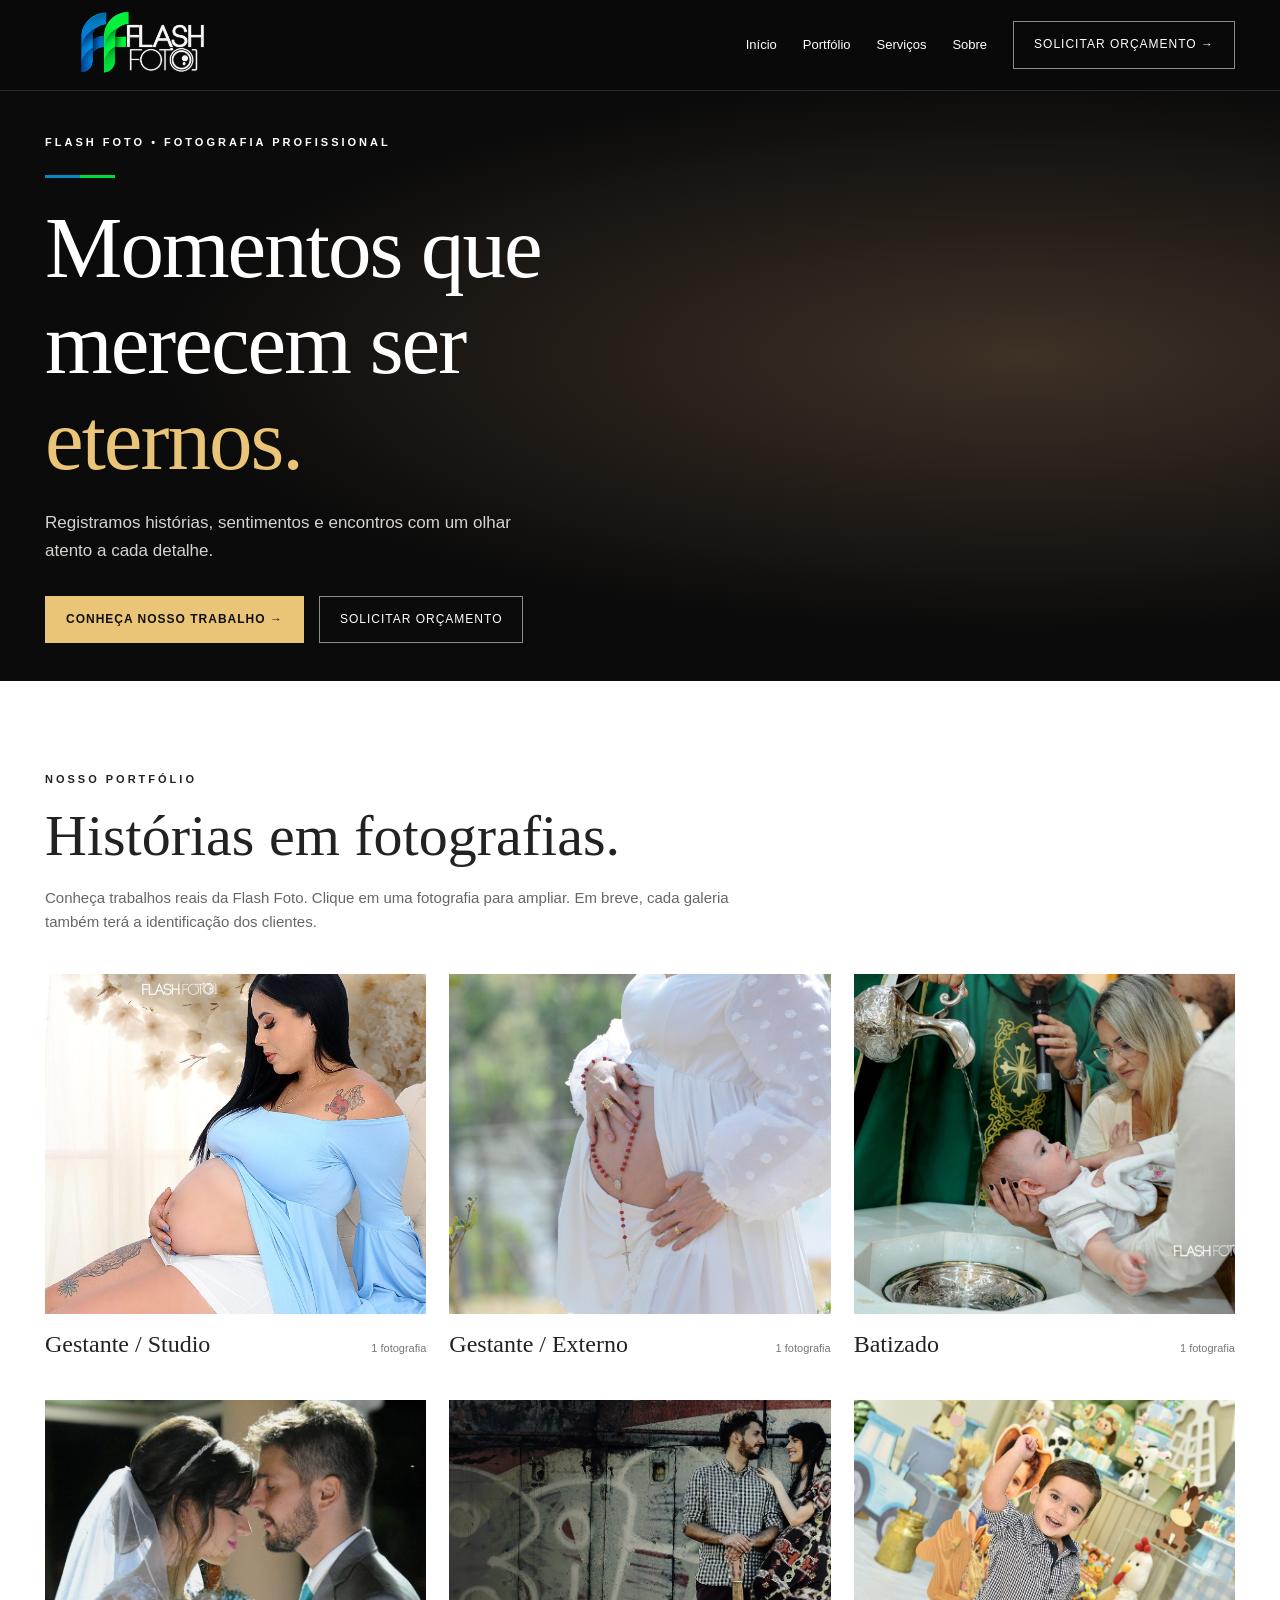
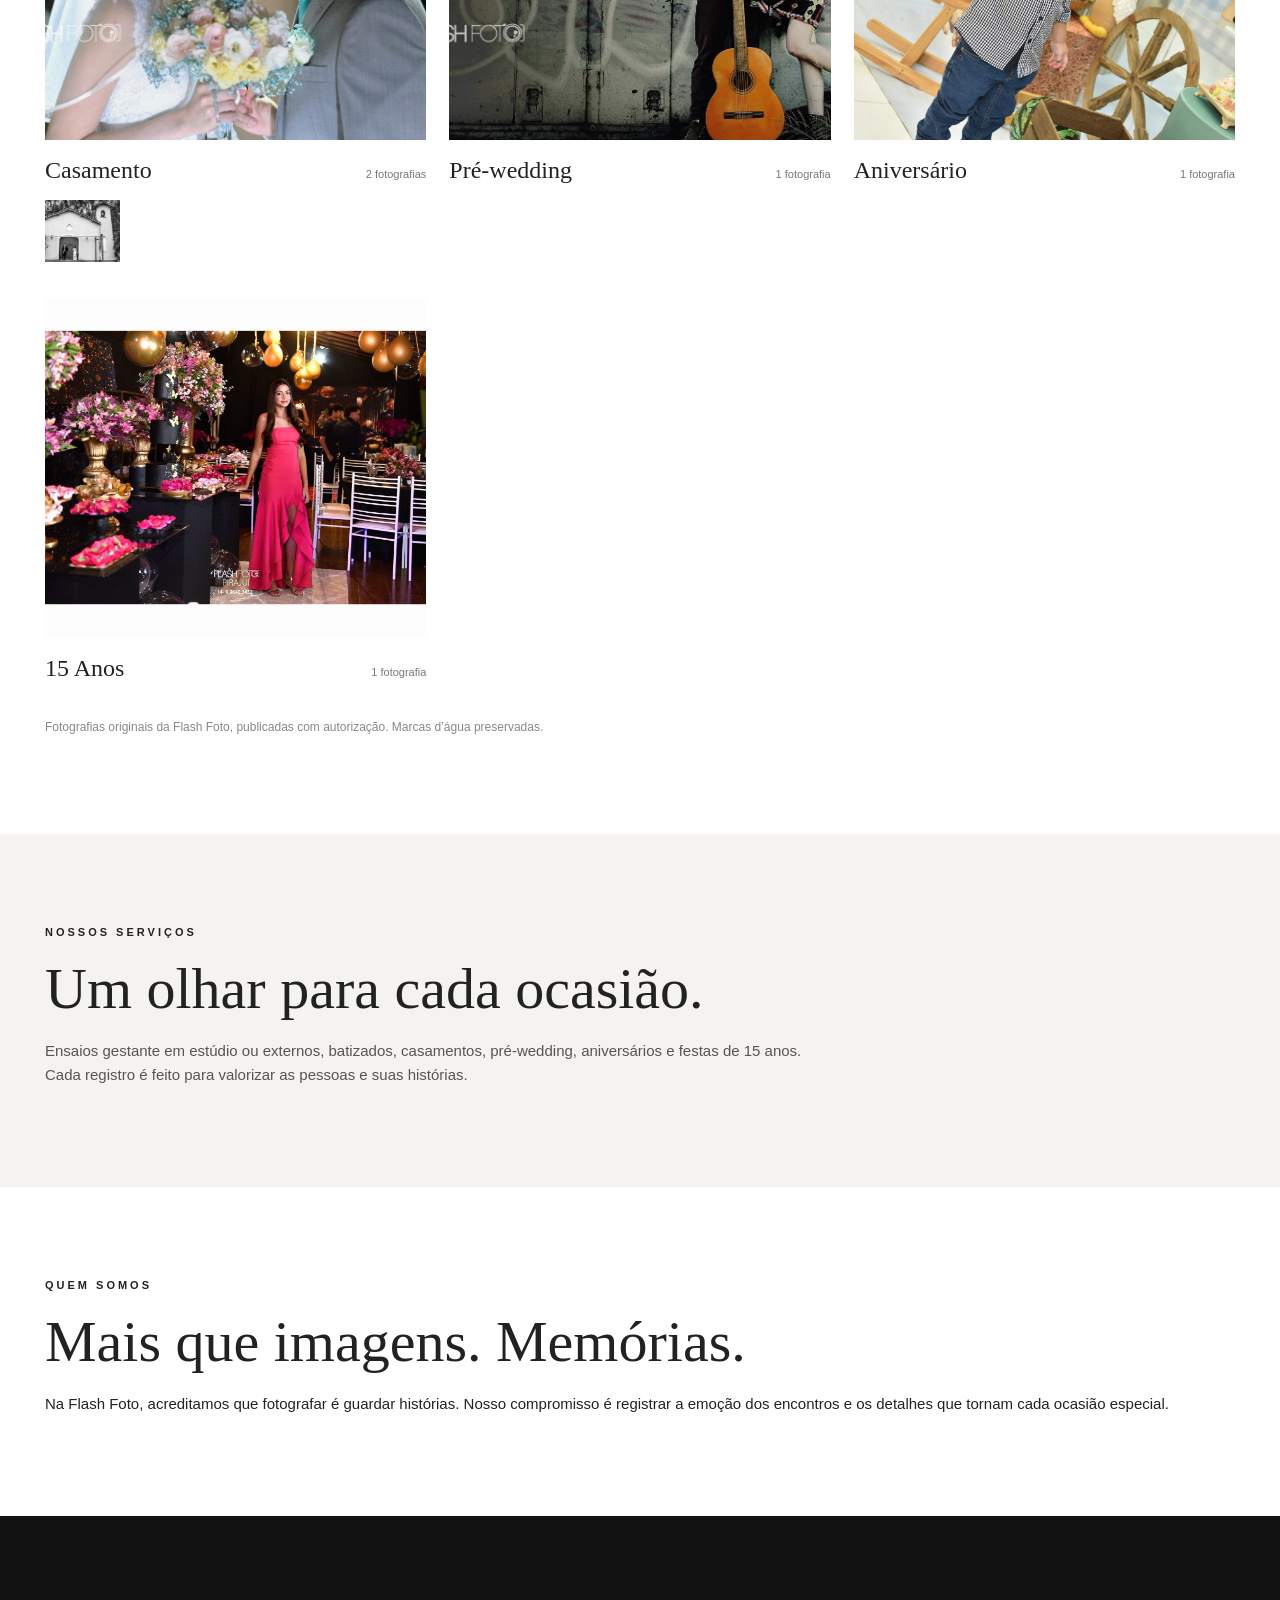
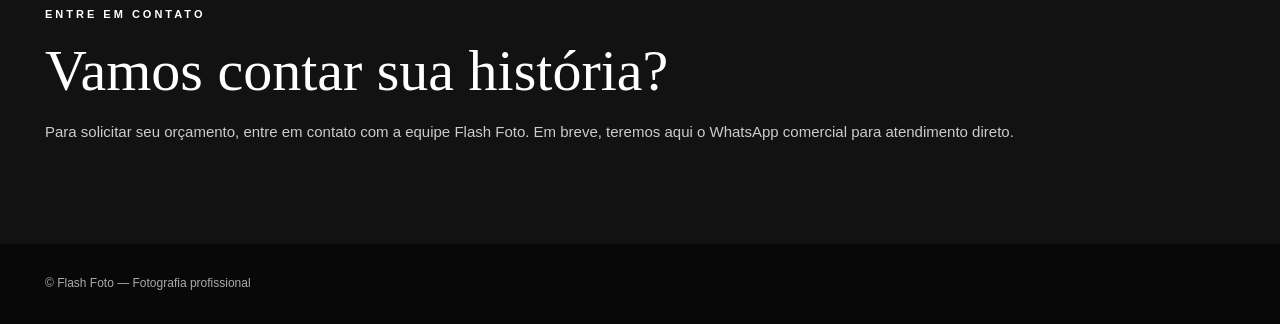
==== index.html @ 71382d48 "Add files via upload" ====
<!doctype html><html lang="pt-BR"><head><meta charset="utf-8"><meta name="viewport" content="width=device-width,initial-scale=1"><meta name="description" content="Flash Foto: fotografia profissional de gestantes, batizados, casamentos, pré-wedding, aniversários e 15 anos."><title>Flash Foto | Portfólio Fotográfico</title><style>
:root{--gold:#eac477;--bg:#111;--ink:#222}*{box-sizing:border-box}html{scroll-behavior:smooth}body{margin:0;font:15px/1.6 Arial,sans-serif;color:var(--ink)}button,input,textarea{font:inherit}button{cursor:pointer}a{text-decoration:none;color:inherit}.wrap{max-width:1190px;width:calc(100% - 42px);margin:auto}.header{background:#090909;color:#fff;position:sticky;top:0;z-index:5;border-bottom:1px solid #ffffff23}.head{min-height:90px;display:flex;justify-content:space-between;align-items:center;gap:20px}.logo{width:190px;max-height:78px;object-fit:contain}.nav{display:flex;align-items:center;gap:26px;font-size:13px}.nav a:hover{color:var(--gold)}.btn{display:inline-block;border:1px solid #ffffff88;padding:13px 20px;color:#fff;font-size:12px;letter-spacing:1px;text-transform:uppercase;background:transparent}.btn.gold{background:var(--gold);border-color:var(--gold);color:#111;font-weight:bold}.menu{display:none;background:none;border:0;color:white;font-size:28px}.hero{background:radial-gradient(ellipse at 80% 45%,#3e3126,#0b0b0b 60%);color:#fff;min-height:590px;display:flex;align-items:center}.hero h1{font:400 clamp(48px,6.8vw,88px)/1.1 Georgia,serif;letter-spacing:-2px;max-width:780px;margin:22px 0}.hero h1 em{color:var(--gold);font-style:normal}.hero p{max-width:500px;color:#d6d3d0;font-size:17px}.eyebrow{letter-spacing:3px;text-transform:uppercase;font-size:11px;font-weight:bold}.accent{height:3px;width:70px;background:linear-gradient(90deg,#048ac0 50%,#00dd38 50%);margin-top:22px}.hero .actions{display:flex;gap:15px;flex-wrap:wrap;margin-top:32px}.section{padding:85px 0}.section h2{font:400 clamp(38px,5vw,58px)/1.1 Georgia,serif;margin:14px 0 18px}.intro{max-width:700px;color:#666;margin-bottom:40px}.gallery{display:grid;grid-template-columns:repeat(3,1fr);gap:36px 23px}.work{min-width:0}.cover{padding:0;border:0;background:#eee;display:block;width:100%;height:340px;overflow:hidden}.cover img{width:100%;height:100%;object-fit:cover;transition:transform .4s}.cover:hover img{transform:scale(1.045)}.work-meta{display:flex;justify-content:space-between;align-items:baseline;gap:10px}.work h3{font:400 24px Georgia,serif;margin:17px 0 6px}.work-meta span{font-size:11px;color:#777;white-space:nowrap}.more{display:flex;gap:8px;margin-top:10px}.more button{border:0;padding:0;width:75px;height:62px;overflow:hidden}.more img{width:100%;height:100%;object-fit:cover}.about{background:#f5f3ef}.about p{max-width:770px;color:#555}.contact{background:#121212;color:#fff}.contact p{color:#ccc}.footer{background:#080808;color:#aaa;padding:30px 0;font-size:12px}.lightbox{position:fixed;inset:0;z-index:20;background:#000e;display:none;align-items:center;justify-content:center;flex-direction:column;padding:45px 18px 18px}.lightbox.open{display:flex}.lightbox img{max-width:96vw;max-height:80vh;object-fit:contain}.lightbox p{color:white}.close{position:absolute;right:20px;top:10px;background:none;border:0;color:white;font-size:40px}.navlight{display:flex;gap:15px}.navlight button{background:#fff;color:#111;border:0;padding:10px 20px}.fine{font-size:12px;color:#888;margin-top:30px}@media(max-width:760px){.head{min-height:74px}.logo{width:165px}.menu{display:block}.nav{display:none;position:absolute;top:74px;left:0;right:0;background:#090909;padding:22px;flex-direction:column;align-items:stretch}.nav.open{display:flex}.hero{min-height:560px}.section{padding:60px 0}.gallery{grid-template-columns:1fr 1fr}.cover{height:280px}}@media(max-width:500px){.gallery{grid-template-columns:1fr}.cover{height:360px}}
</style></head><body><header class="header"><div class="wrap head"><a href="#inicio"><img class="logo" src="[data-uri]" alt="Flash Foto"></a><button class="menu" onclick="document.querySelector('.nav').classList.toggle('open')" aria-label="Abrir menu">☰</button><nav class="nav"><a href="#inicio">Início</a><a href="#portfolio">Portfólio</a><a href="#servicos">Serviços</a><a href="#sobre">Sobre</a><a class="btn" href="#contato">Solicitar orçamento →</a></nav></div></header><main><section class="hero" id="inicio"><div class="wrap"><span class="eyebrow">Flash Foto • Fotografia profissional</span><div class="accent"></div><h1>Momentos que<br>merecem ser<br><em>eternos.</em></h1><p>Registramos histórias, sentimentos e encontros com um olhar atento a cada detalhe.</p><div class="actions"><a class="btn gold" href="#portfolio">Conheça nosso trabalho →</a><a class="btn" href="#contato">Solicitar orçamento</a></div></div></section><section class="section" id="portfolio"><div class="wrap"><span class="eyebrow">Nosso portfólio</span><h2>Histórias em fotografias.</h2><p class="intro">Conheça trabalhos reais da Flash Foto. Clique em uma fotografia para ampliar. Em breve, cada galeria também terá a identificação dos clientes.</p><div class="gallery"><article class="work"><button type="button" class="cover" onclick="show(0)" aria-label="Abrir fotografia de Gestante / Studio"><img loading="lazy" src="[data-uri]" alt="Fotografia Flash Foto: Gestante / Studio"></button><div class="work-meta"><h3>Gestante / Studio</h3><span>1 fotografia</span></div></article><article class="work"><button type="button" class="cover" onclick="show(1)" aria-label="Abrir fotografia de Gestante / Externo"><img loading="lazy" src="[data-uri]" alt="Fotografia Flash Foto: Gestante / Externo"></button><div class="work-meta"><h3>Gestante / Externo</h3><span>1 fotografia</span></div></article><article class="work"><button type="button" class="cover" onclick="show(2)" aria-label="Abrir fotografia de Batizado"><img loading="lazy" src="[data-uri]" alt="Fotografia Flash Foto: Batizado"></button><div class="work-meta"><h3>Batizado</h3><span>1 fotografia</span></div></article><article class="work"><button type="button" class="cover" onclick="show(3)" aria-label="Abrir fotografia de Casamento"><img loading="lazy" src="[data-uri]" alt="Fotografia Flash Foto: Casamento"></button><div class="work-meta"><h3>Casamento</h3><span>2 fotografias</span></div><div class="more"><button onclick="show(4)" aria-label="Ver outra foto de Casamento"><img loading="lazy" src="[data-uri]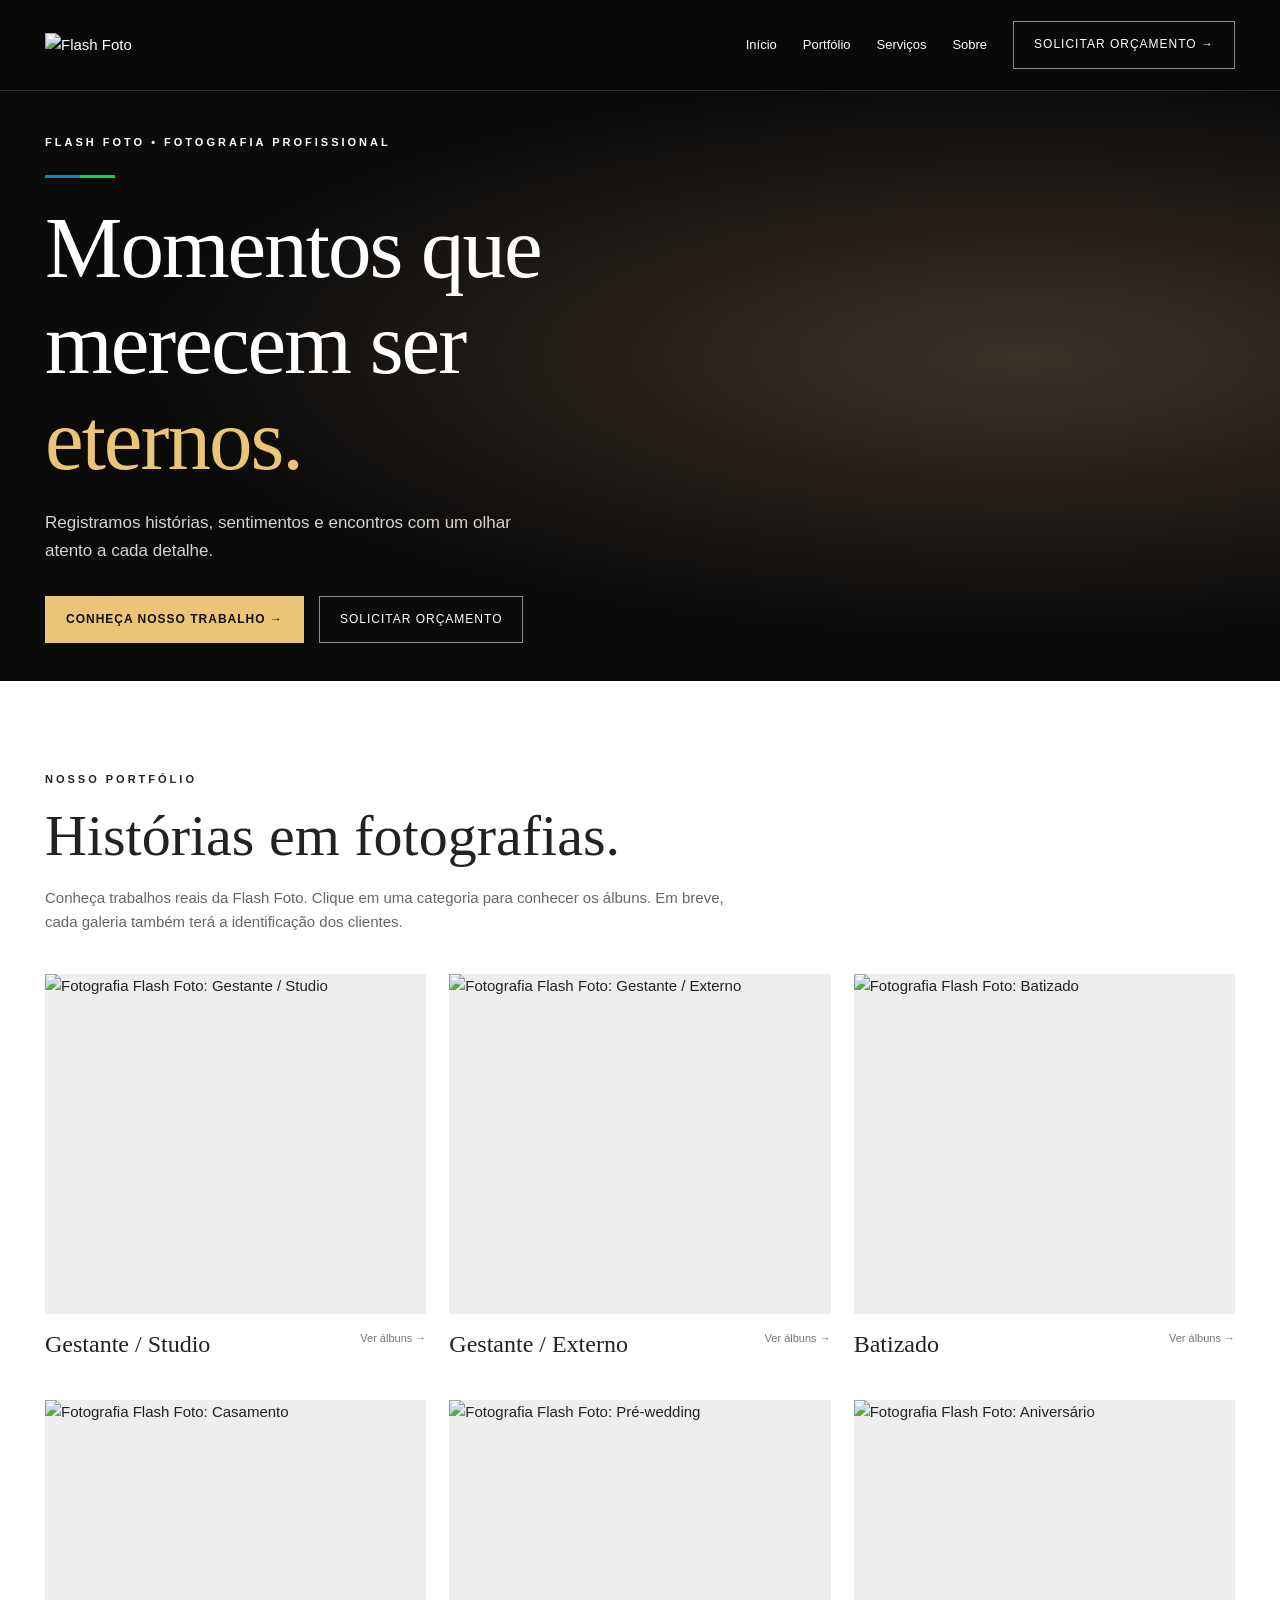
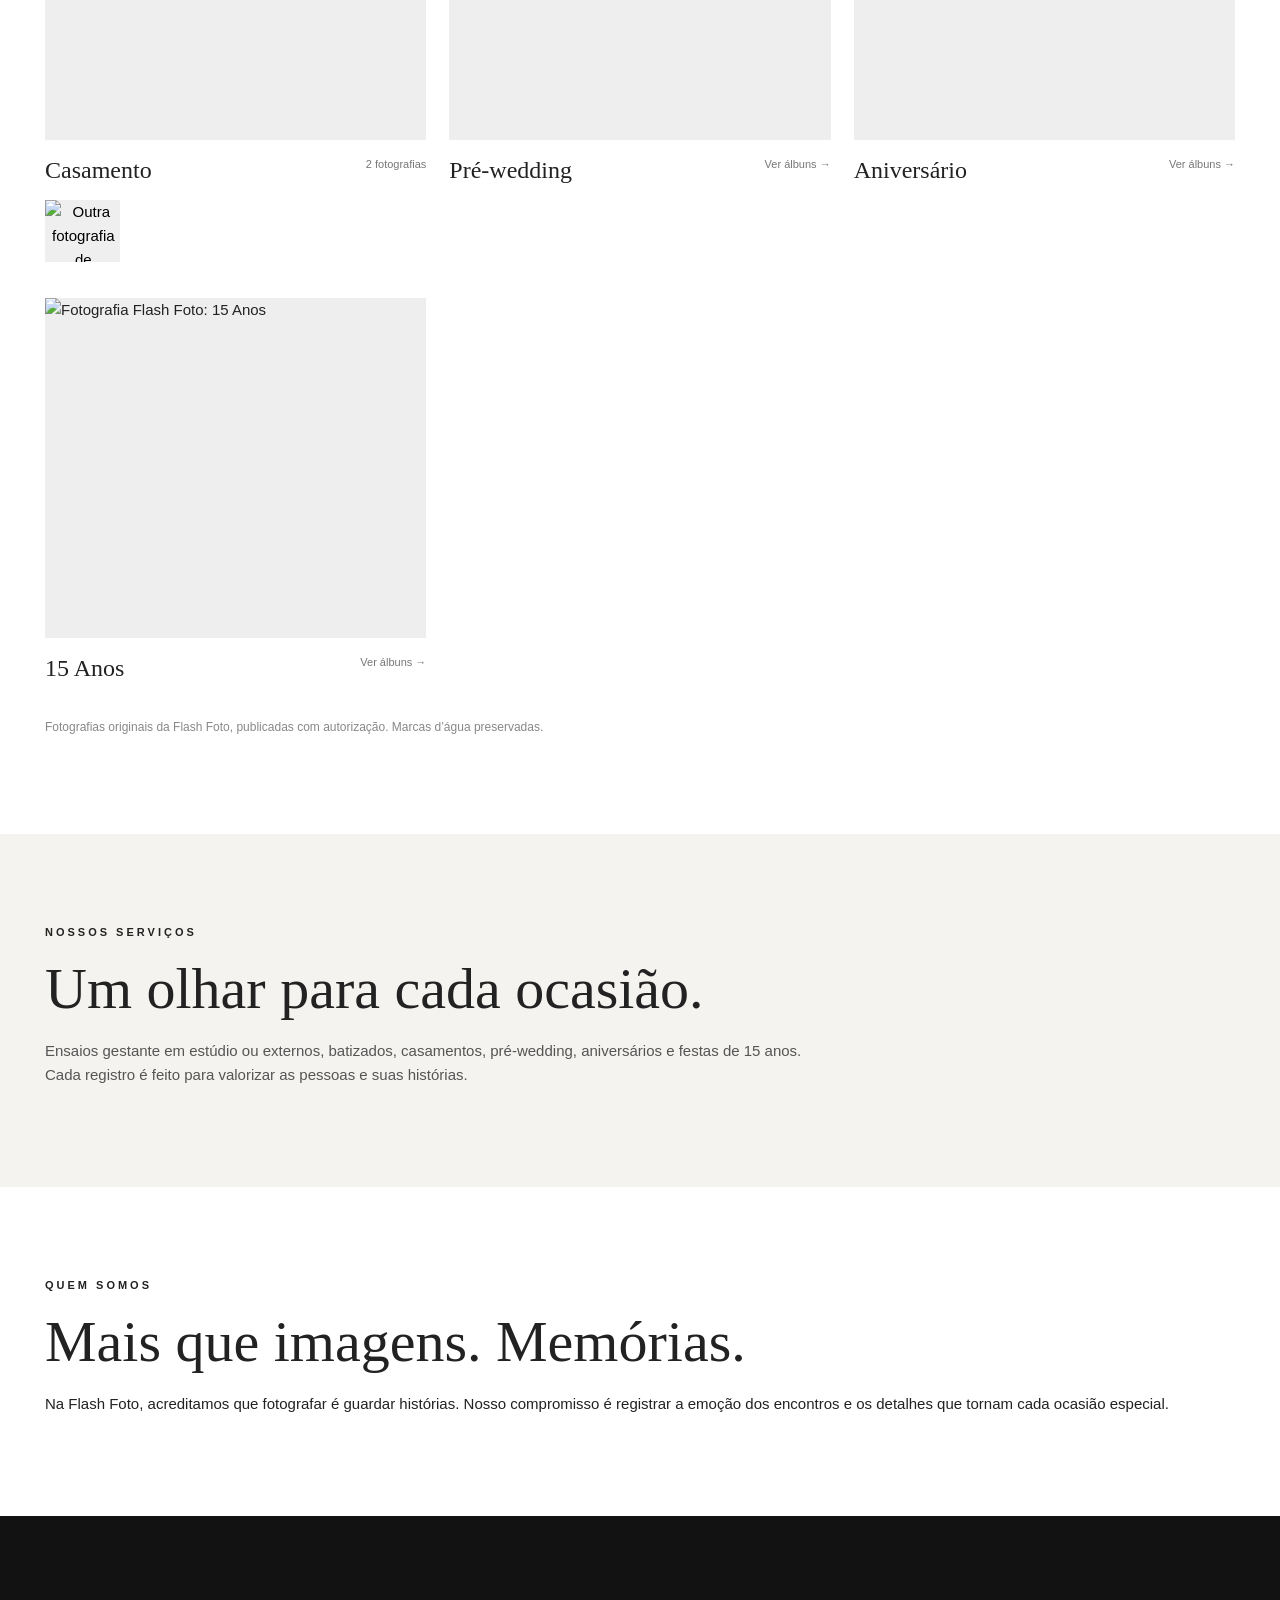
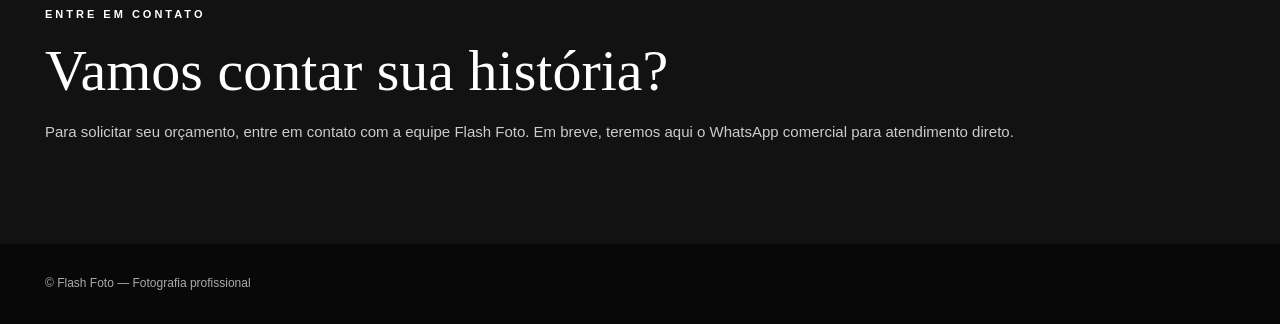
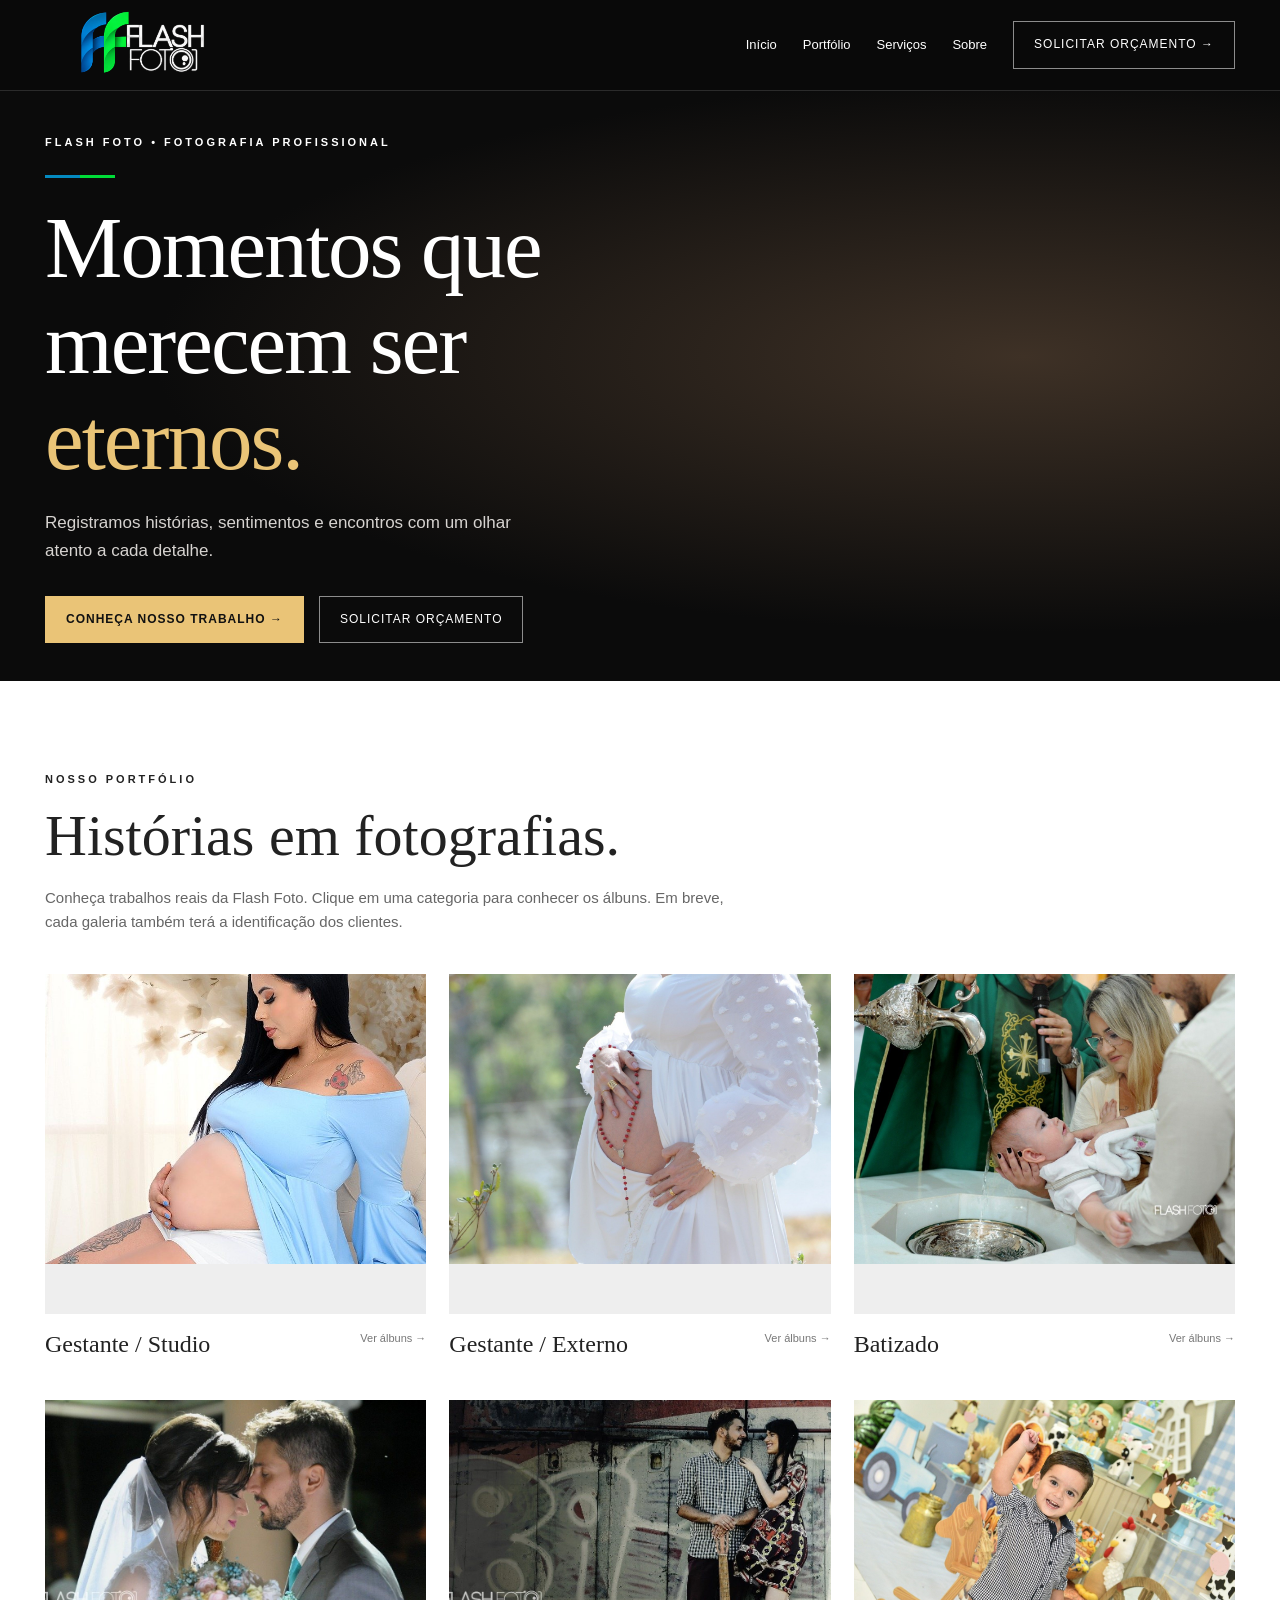
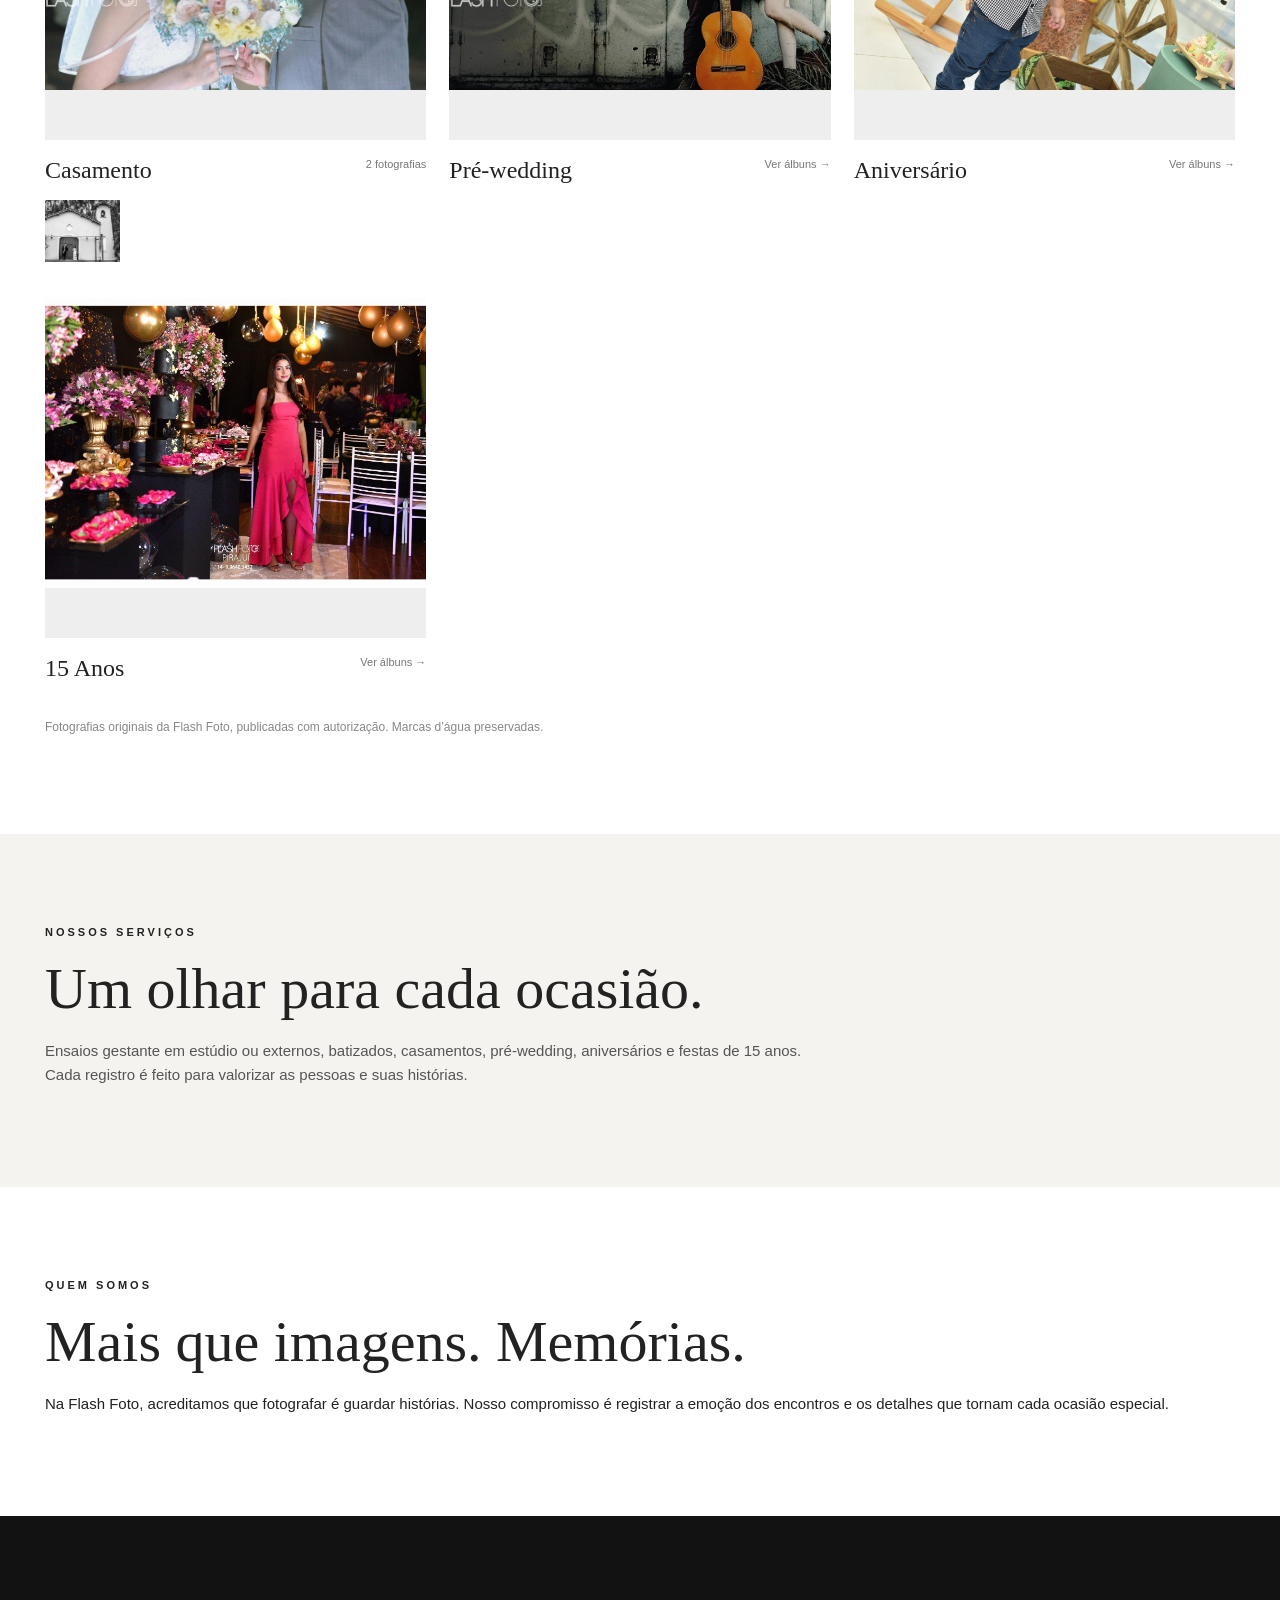
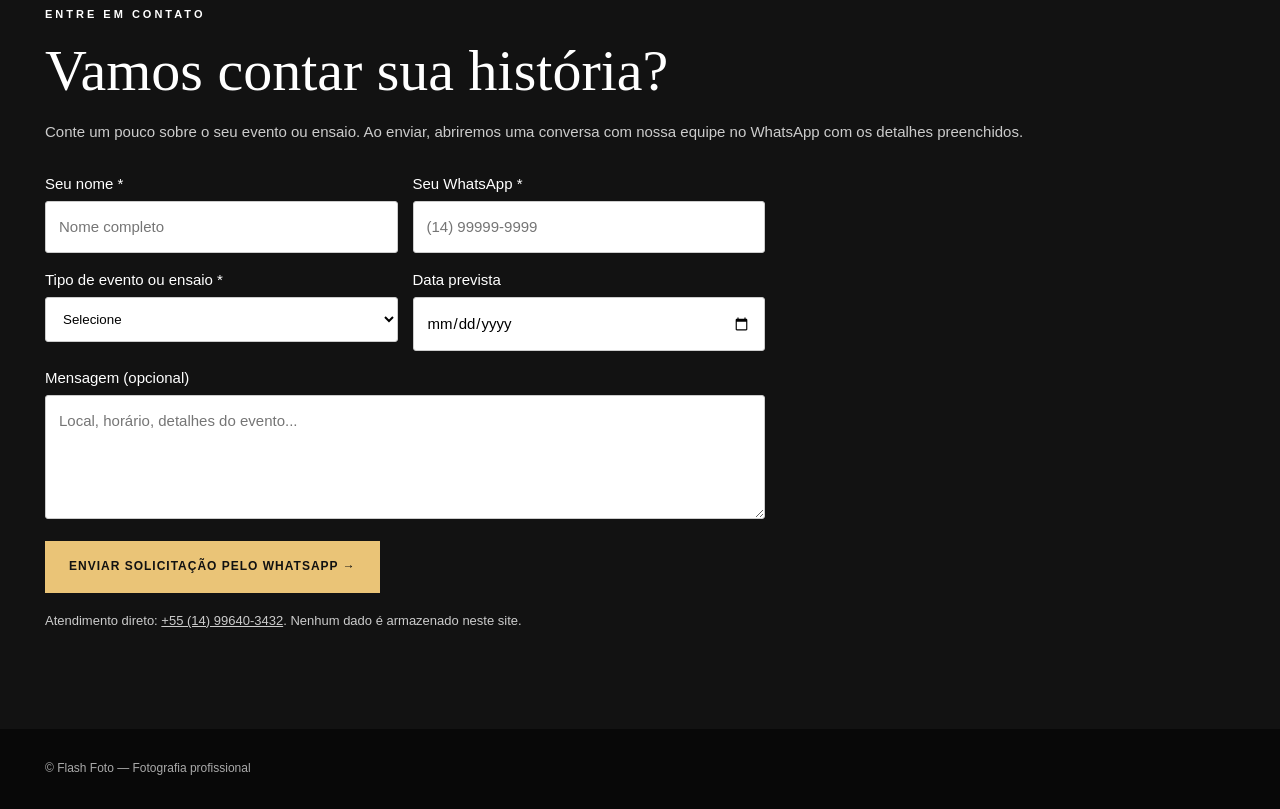
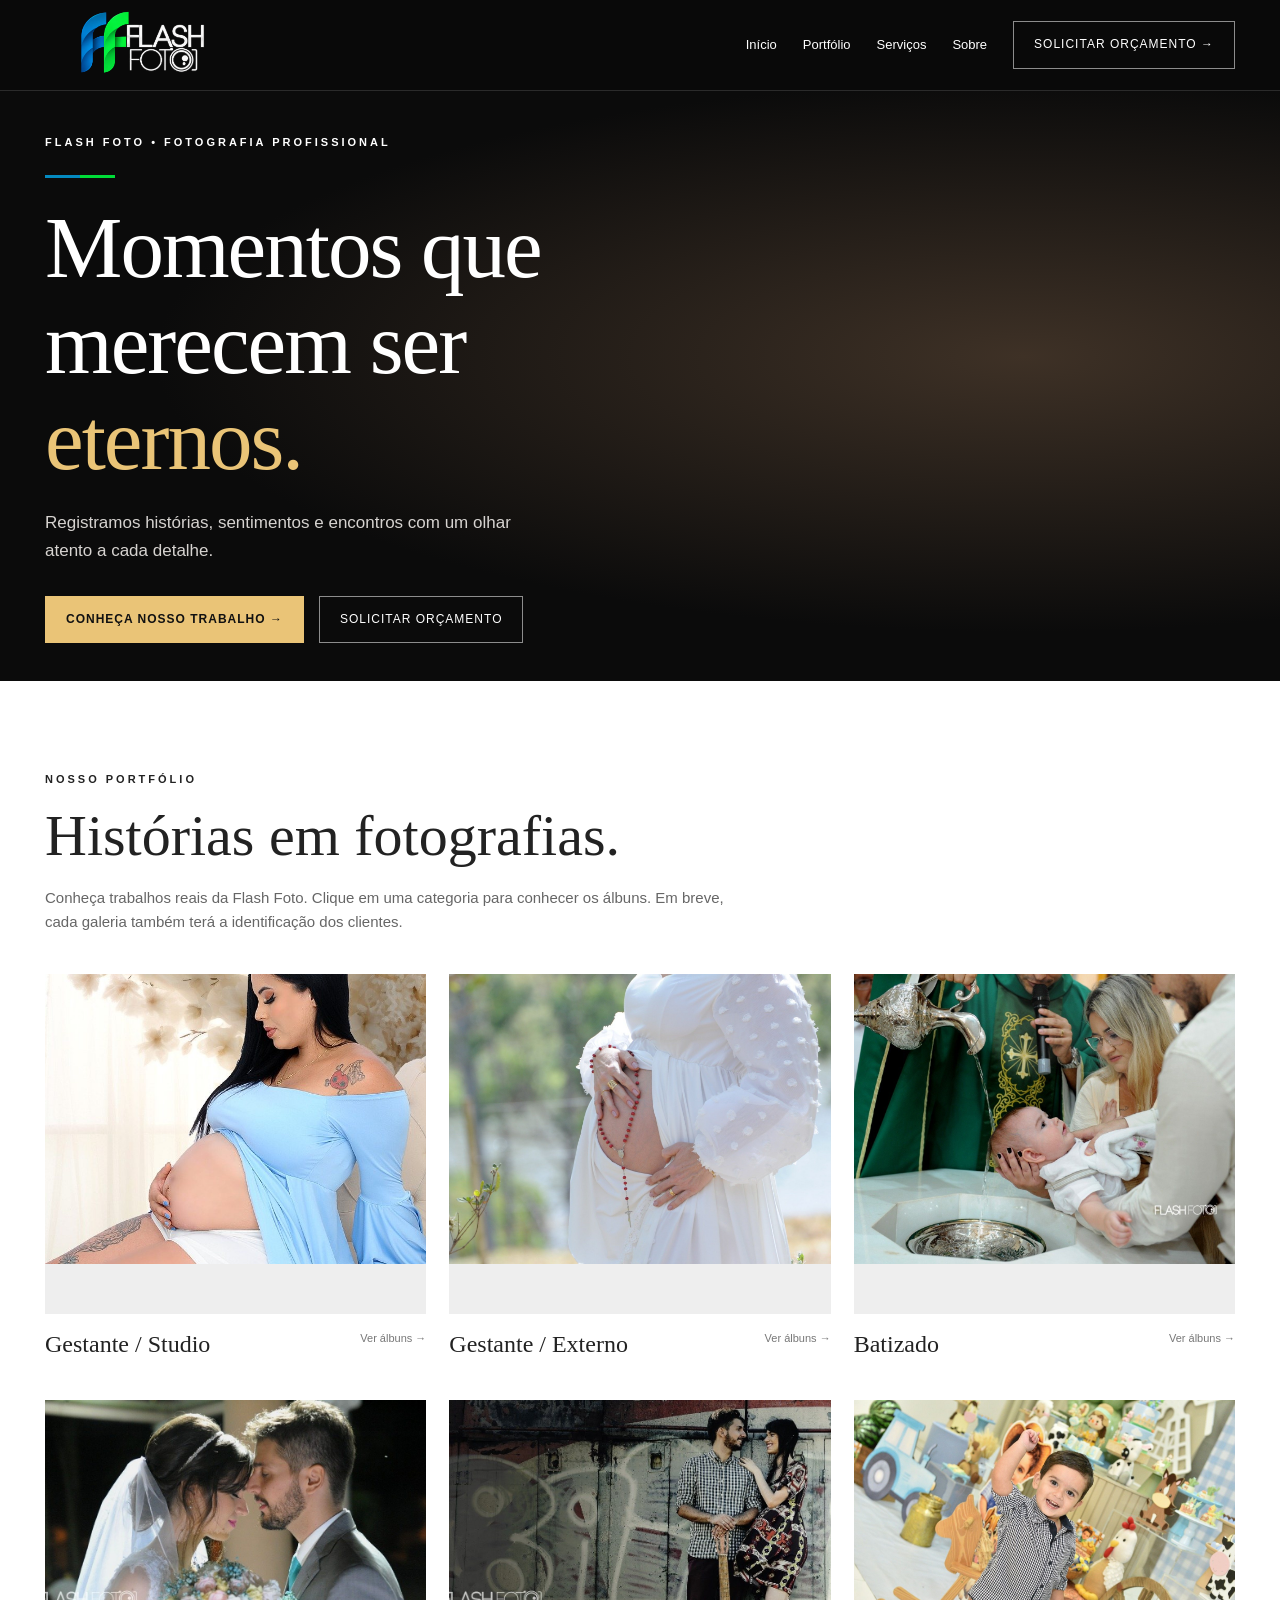
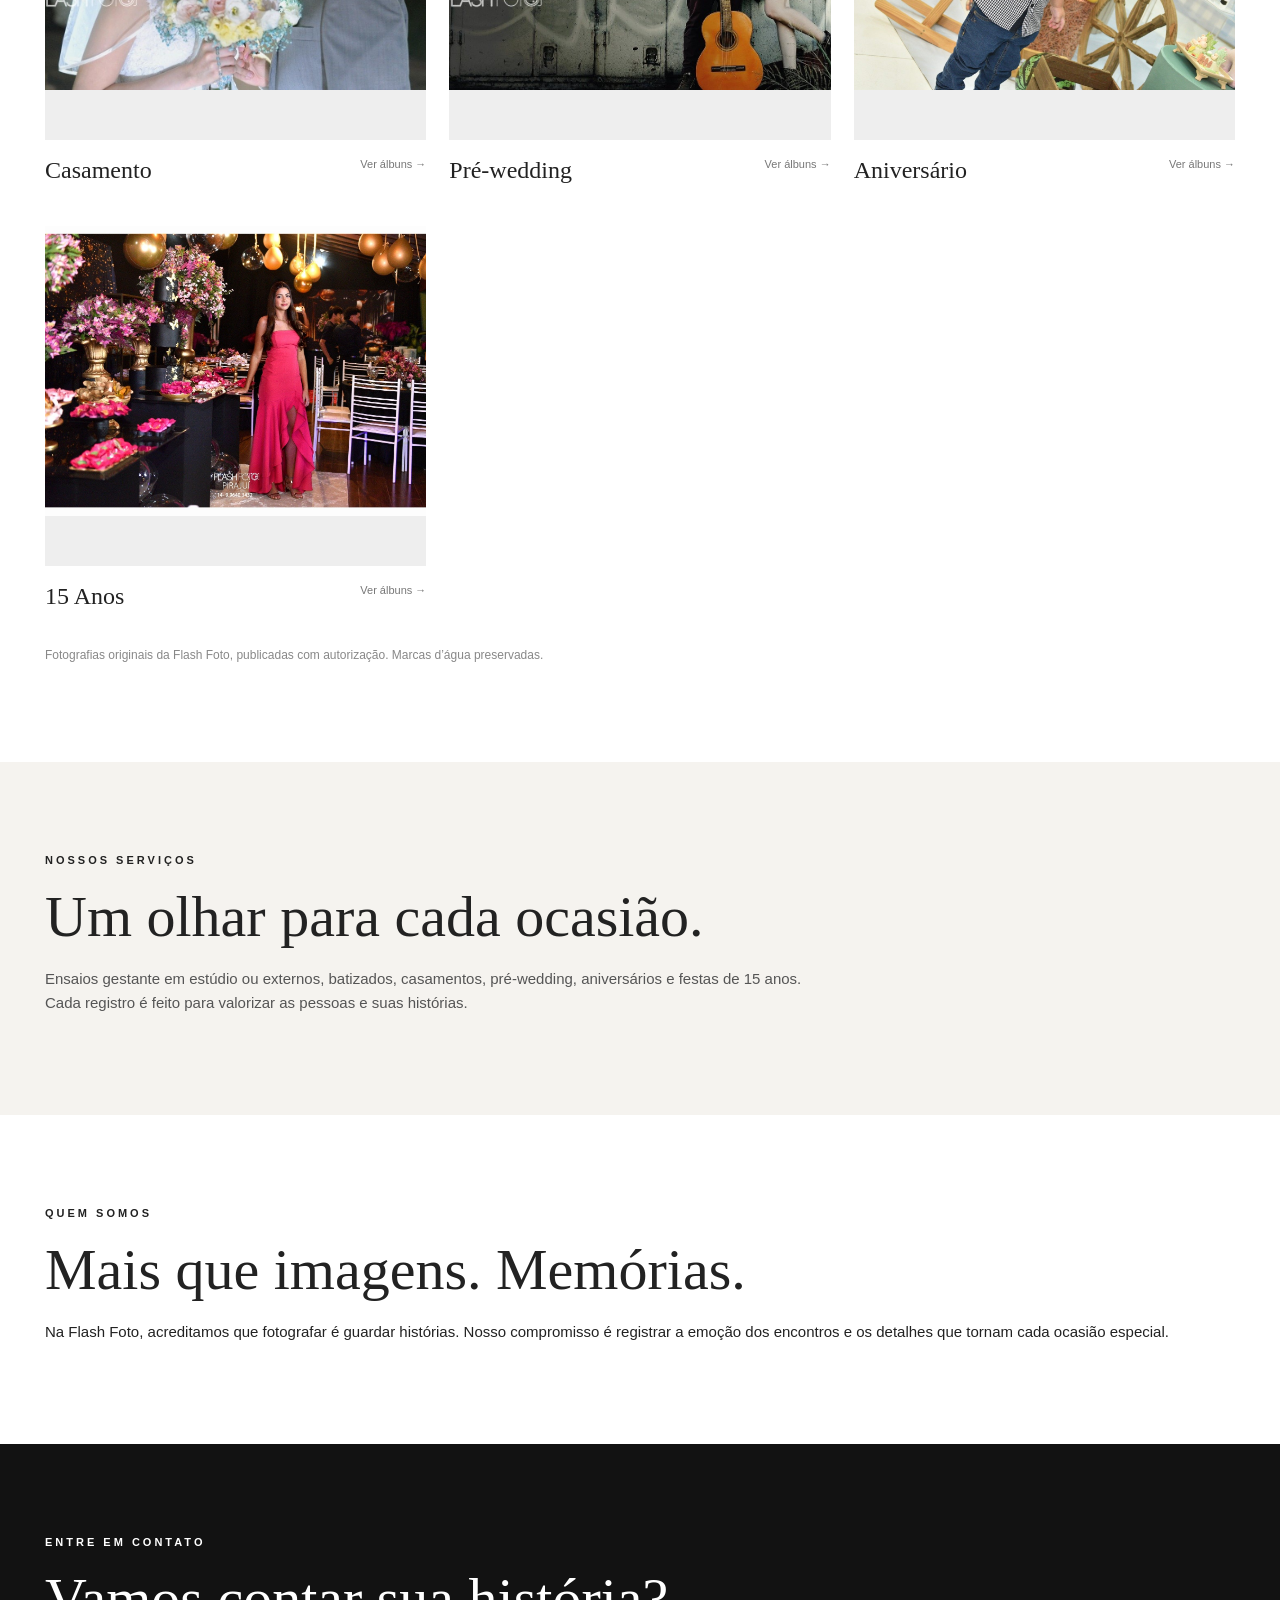
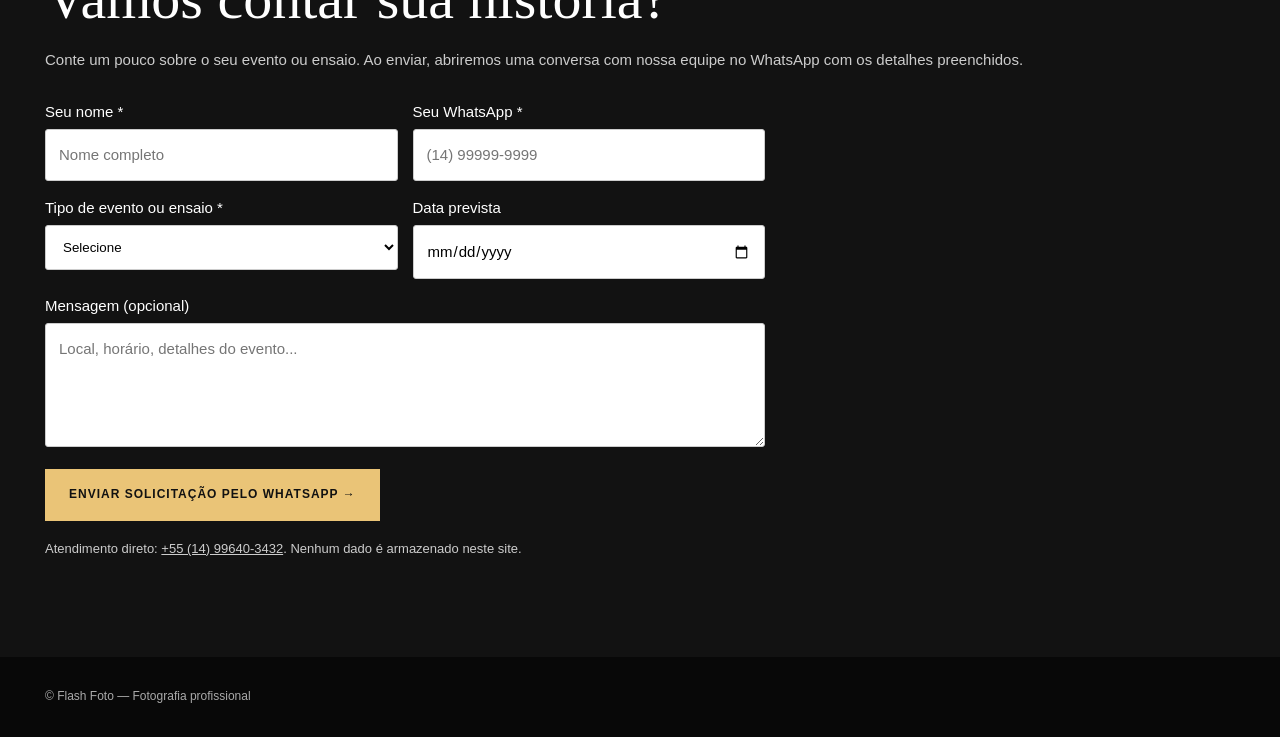
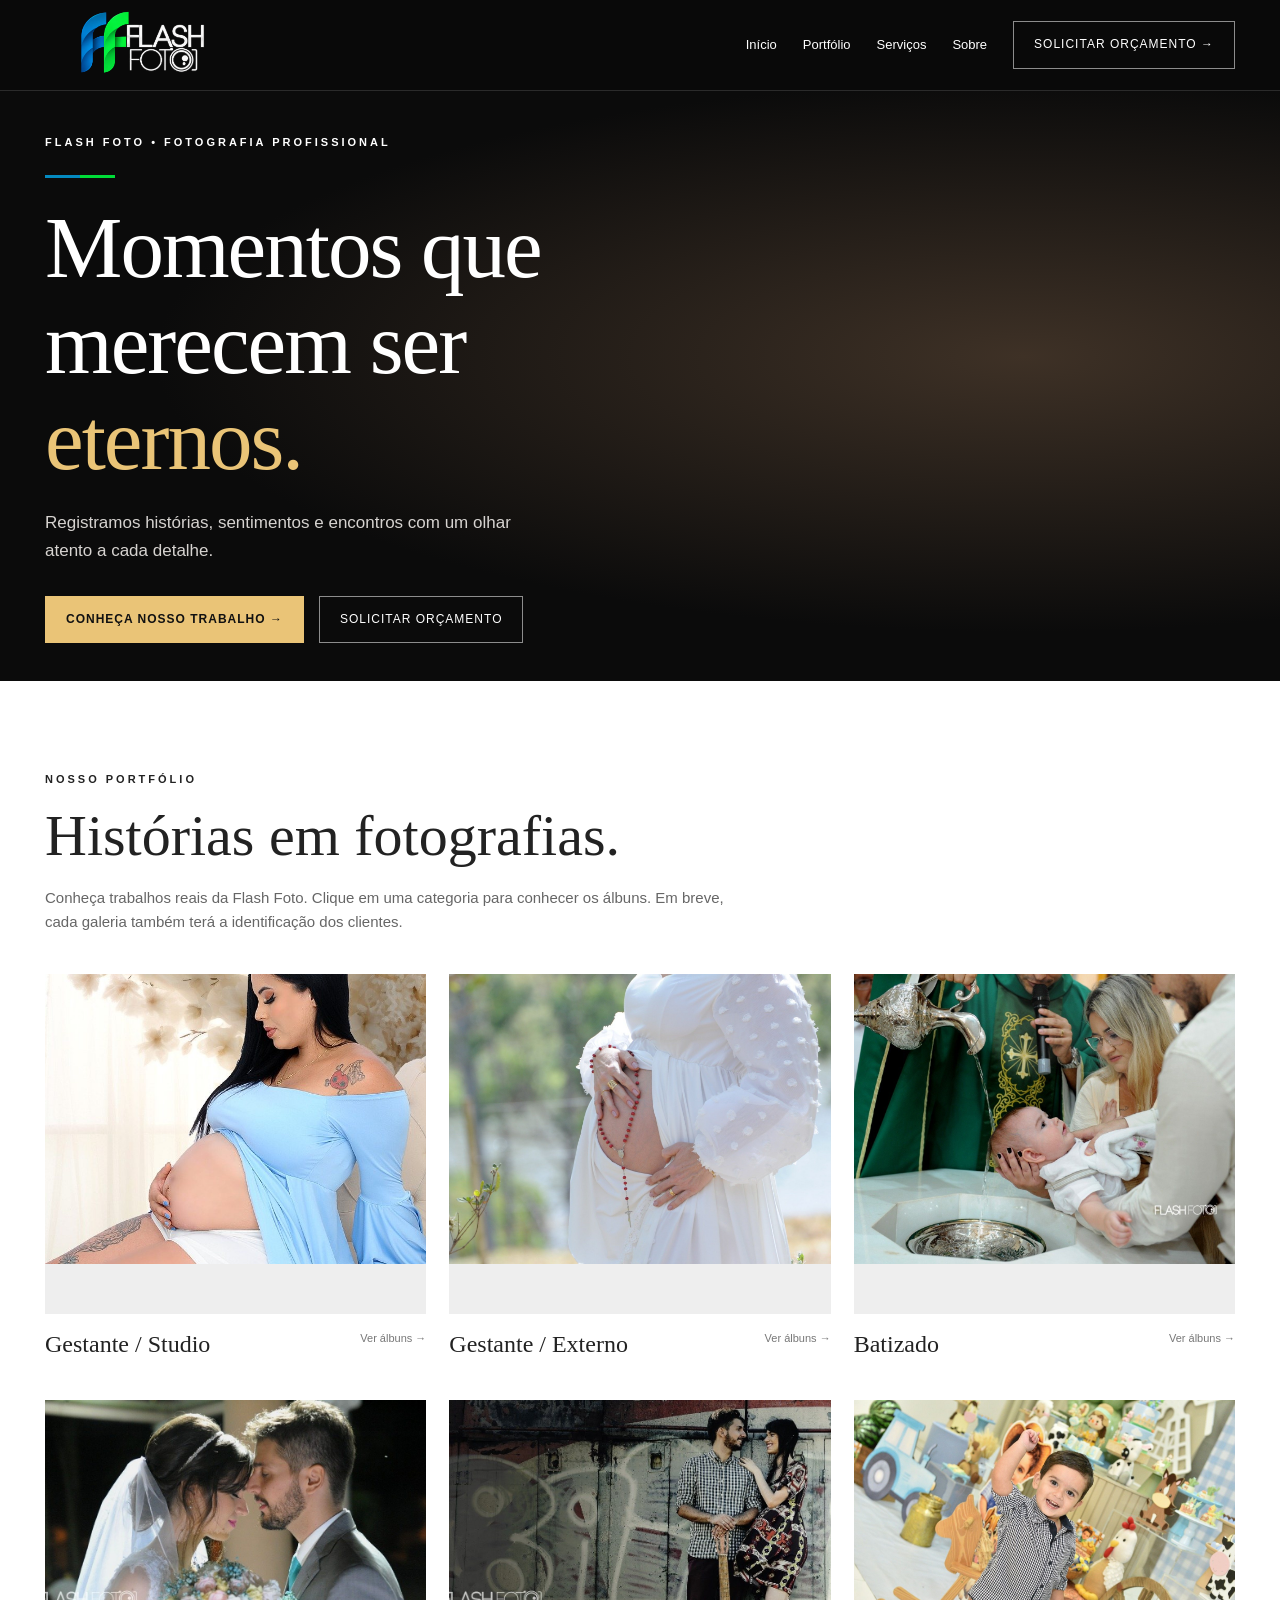
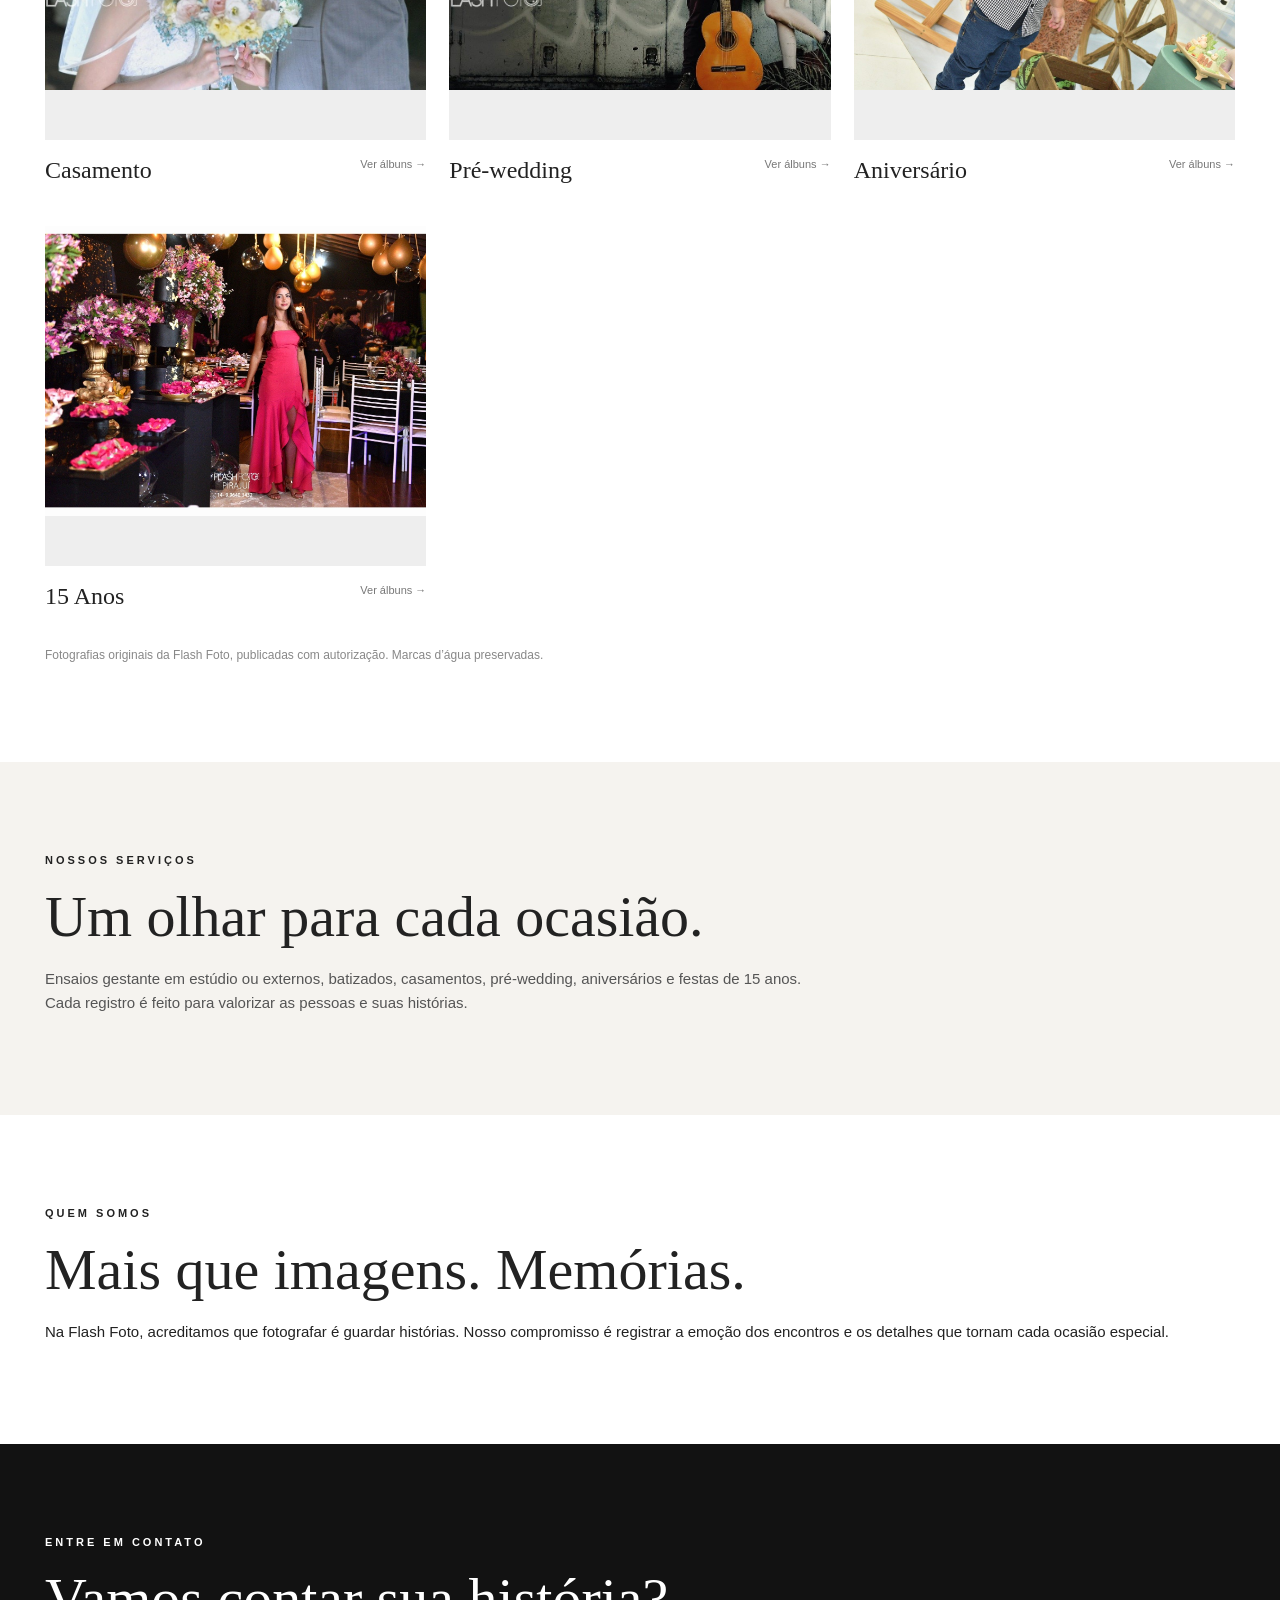
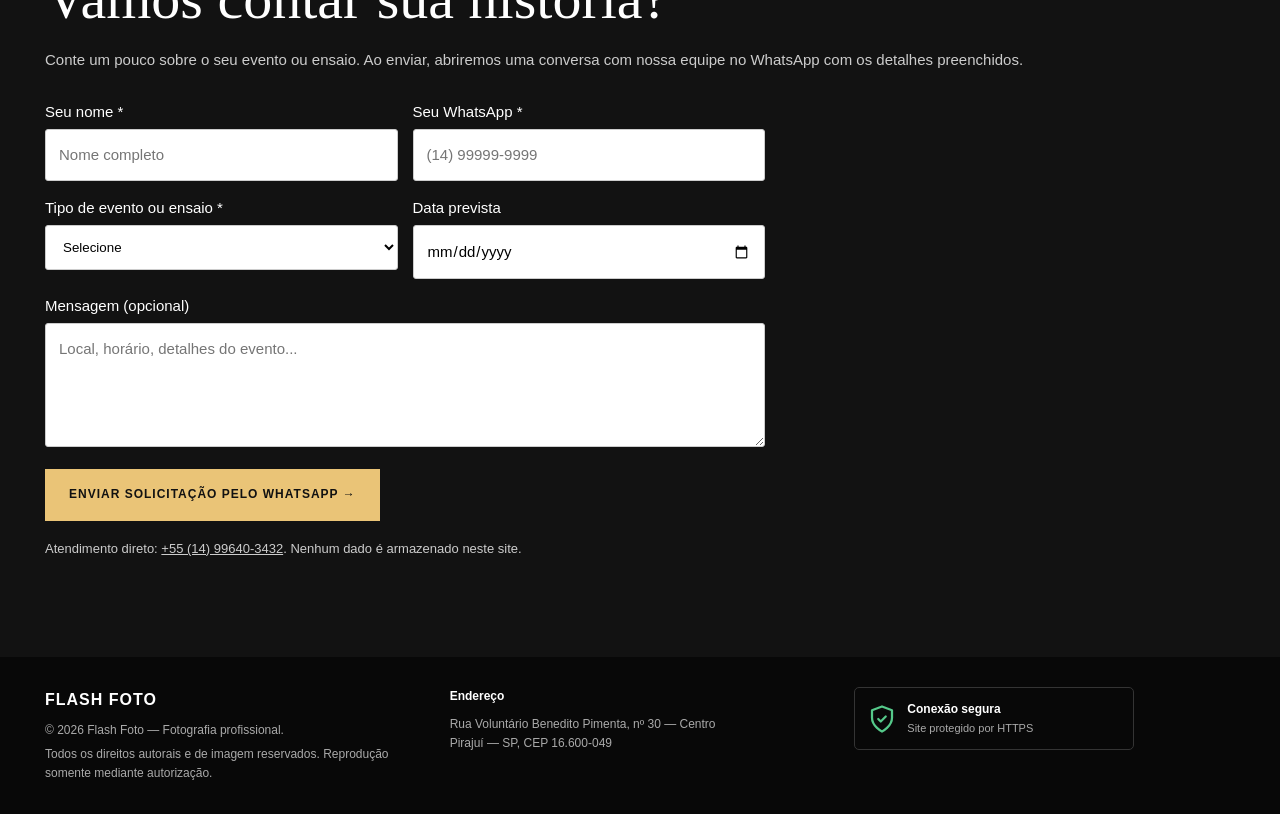
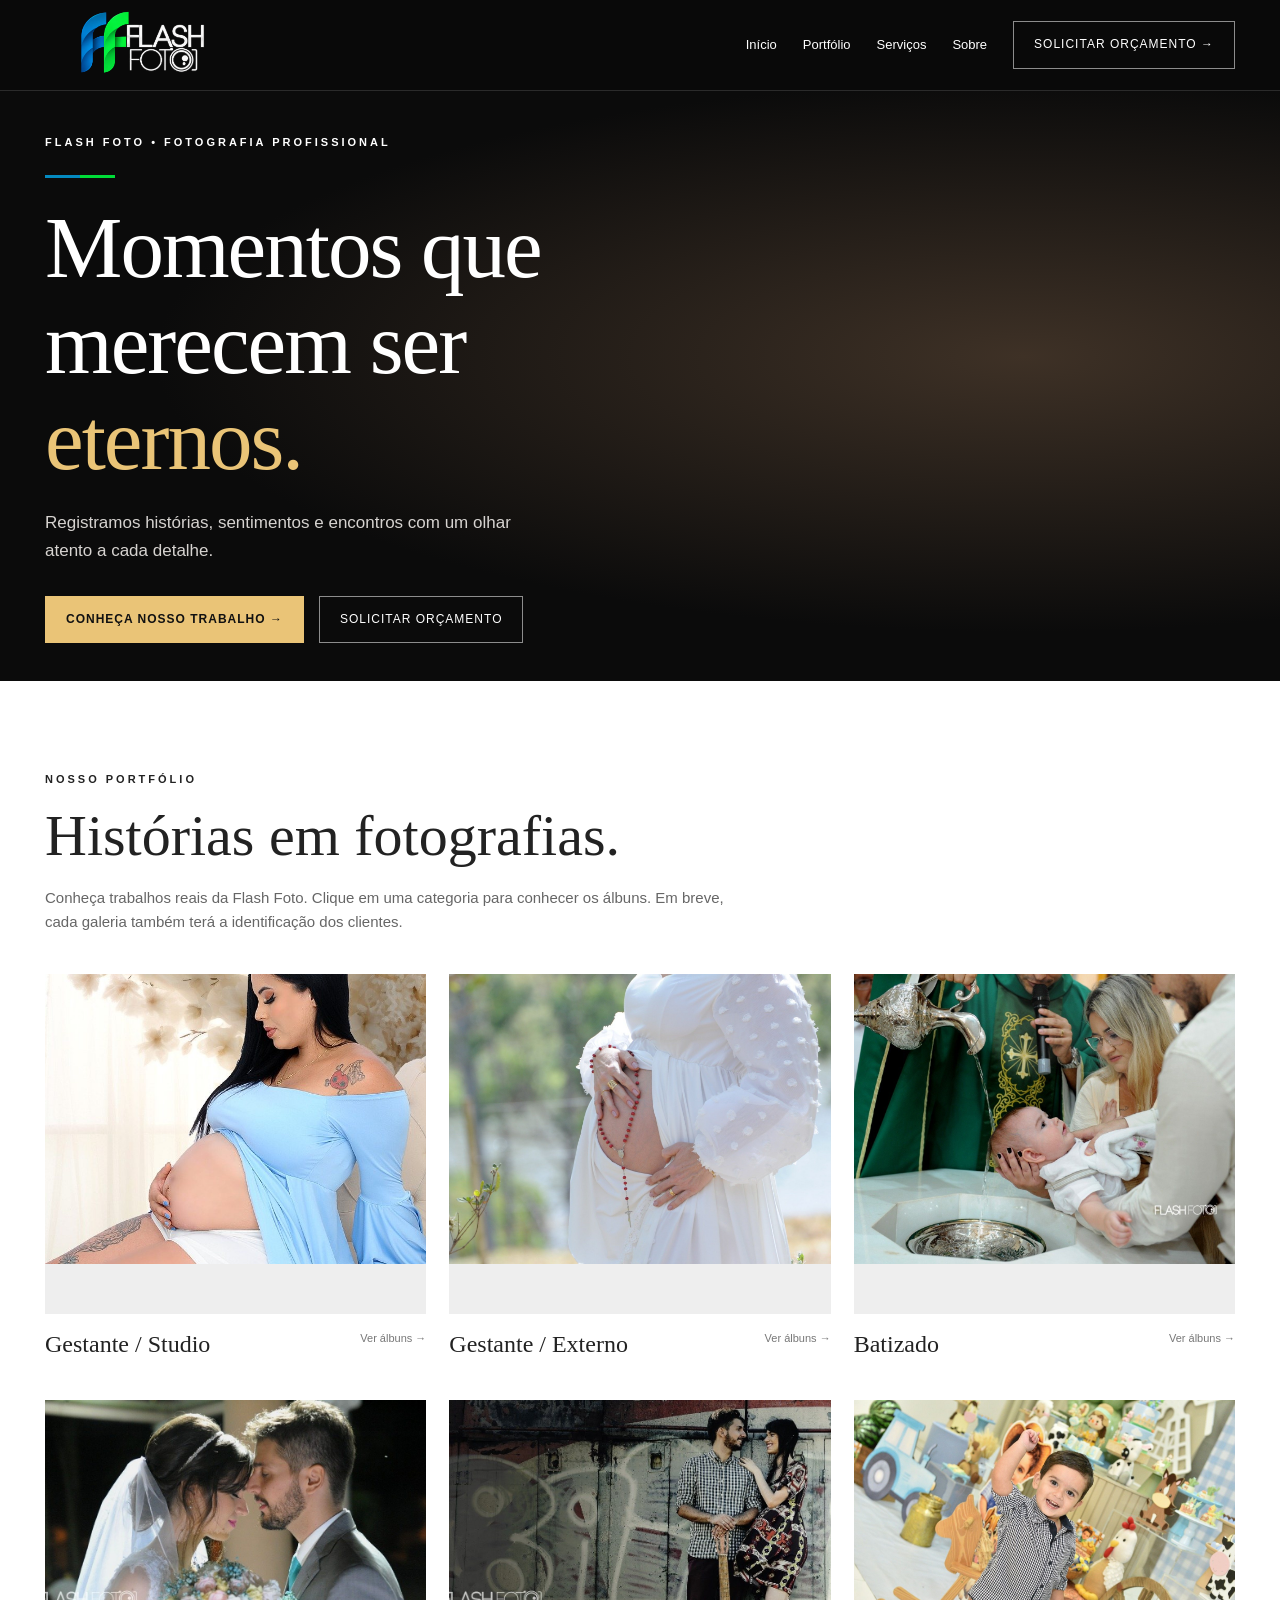
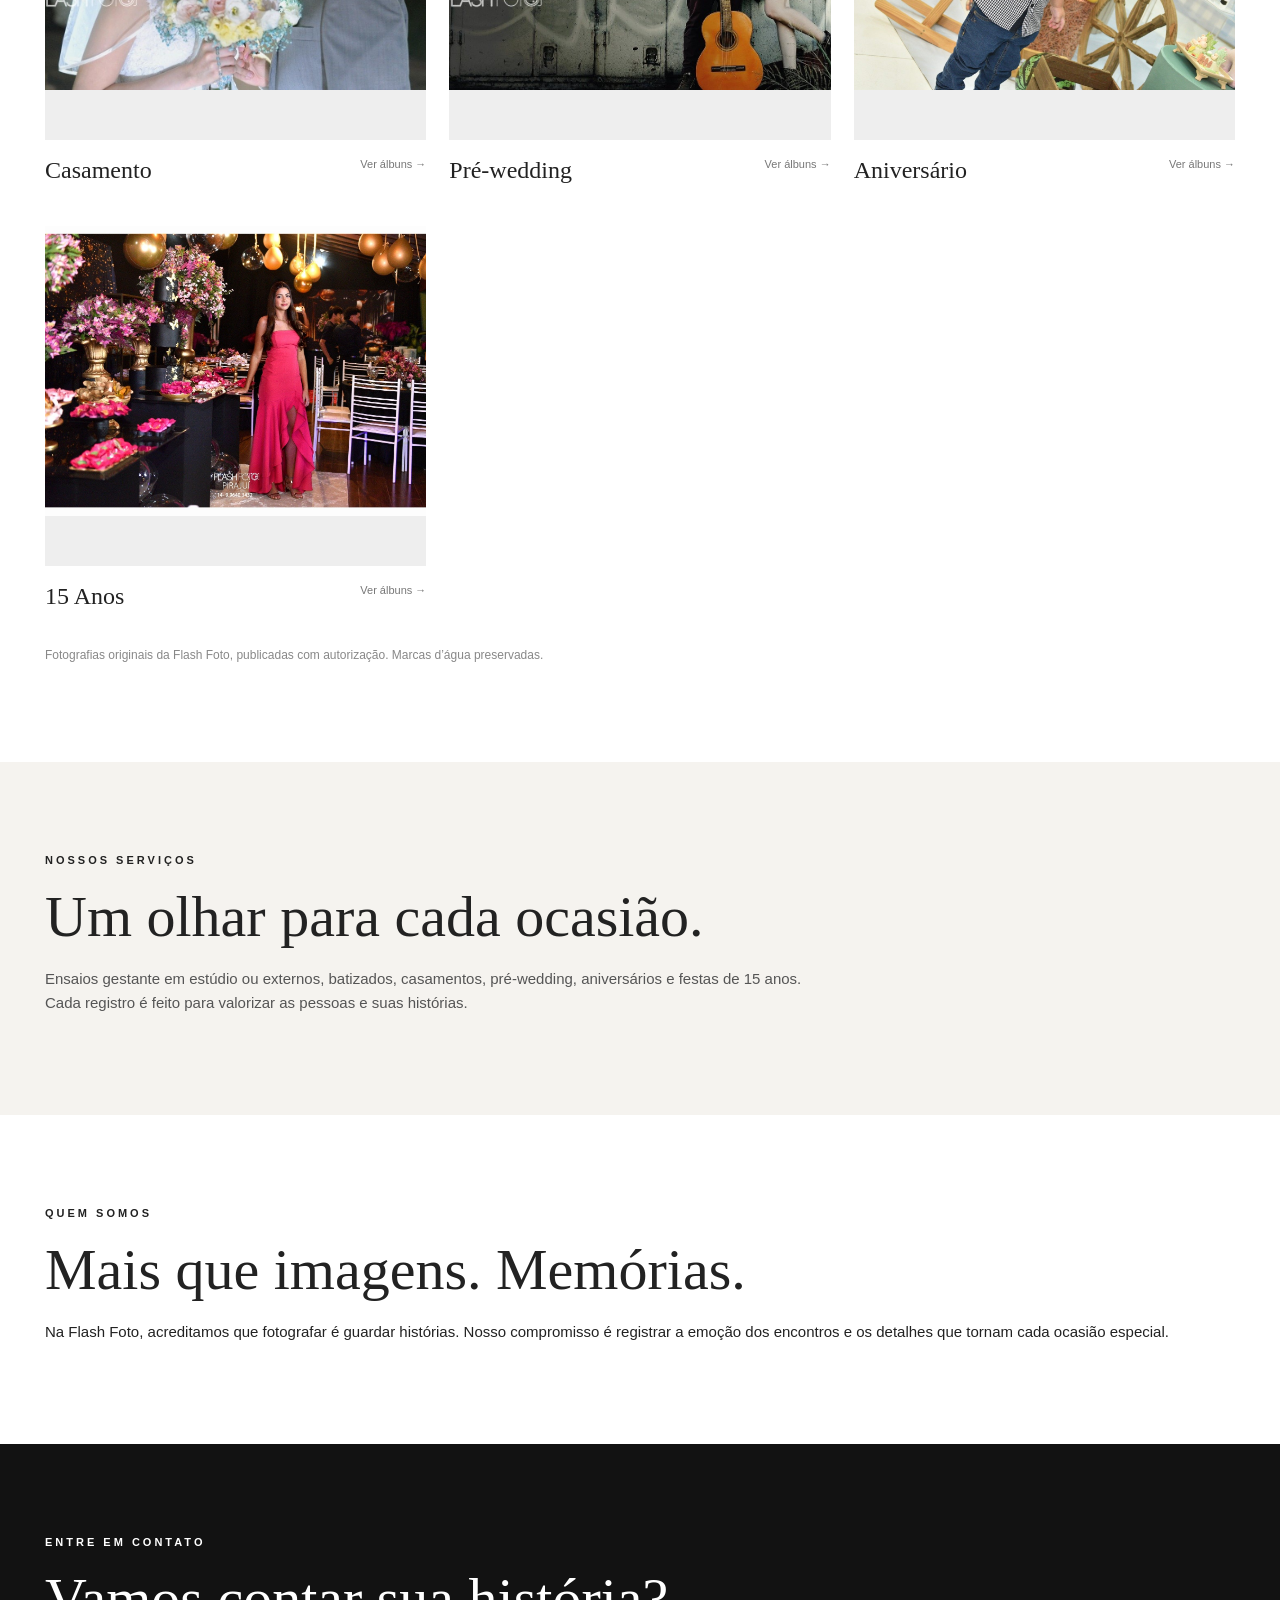
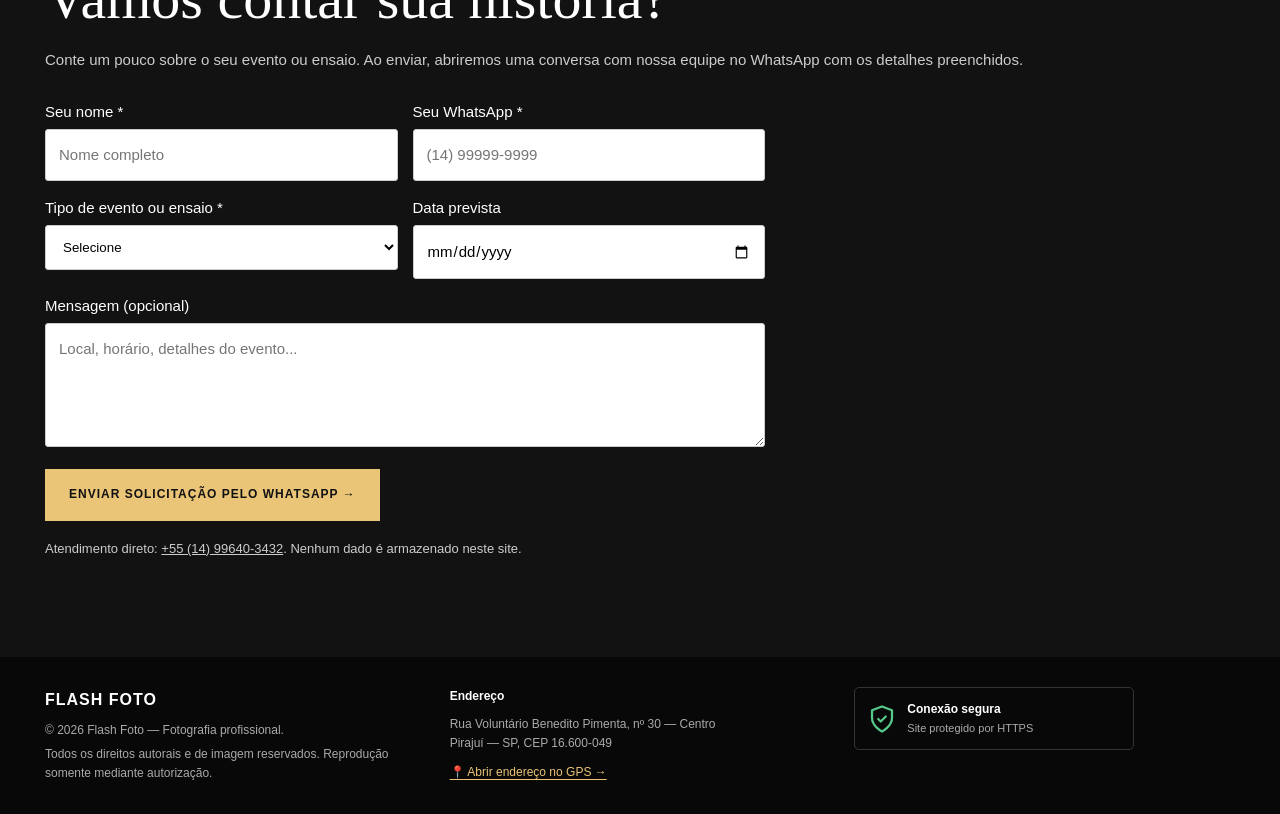
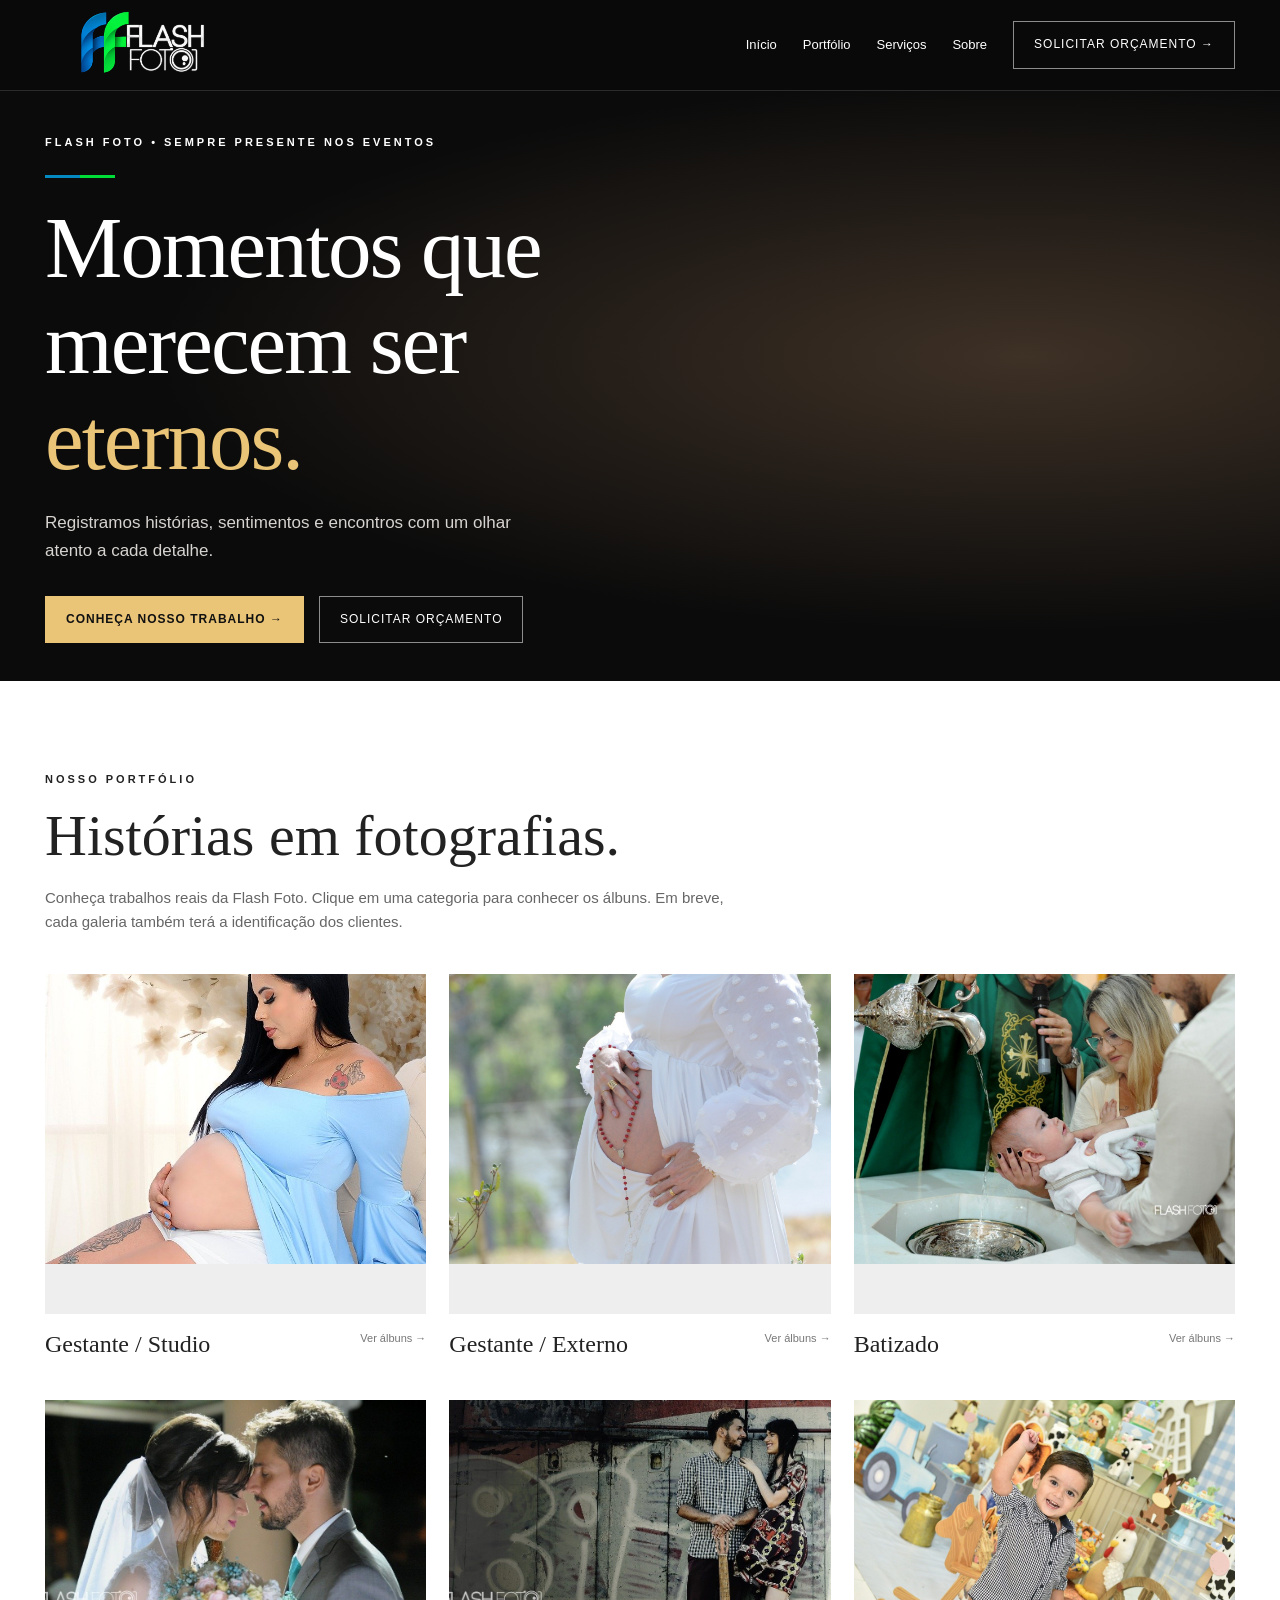
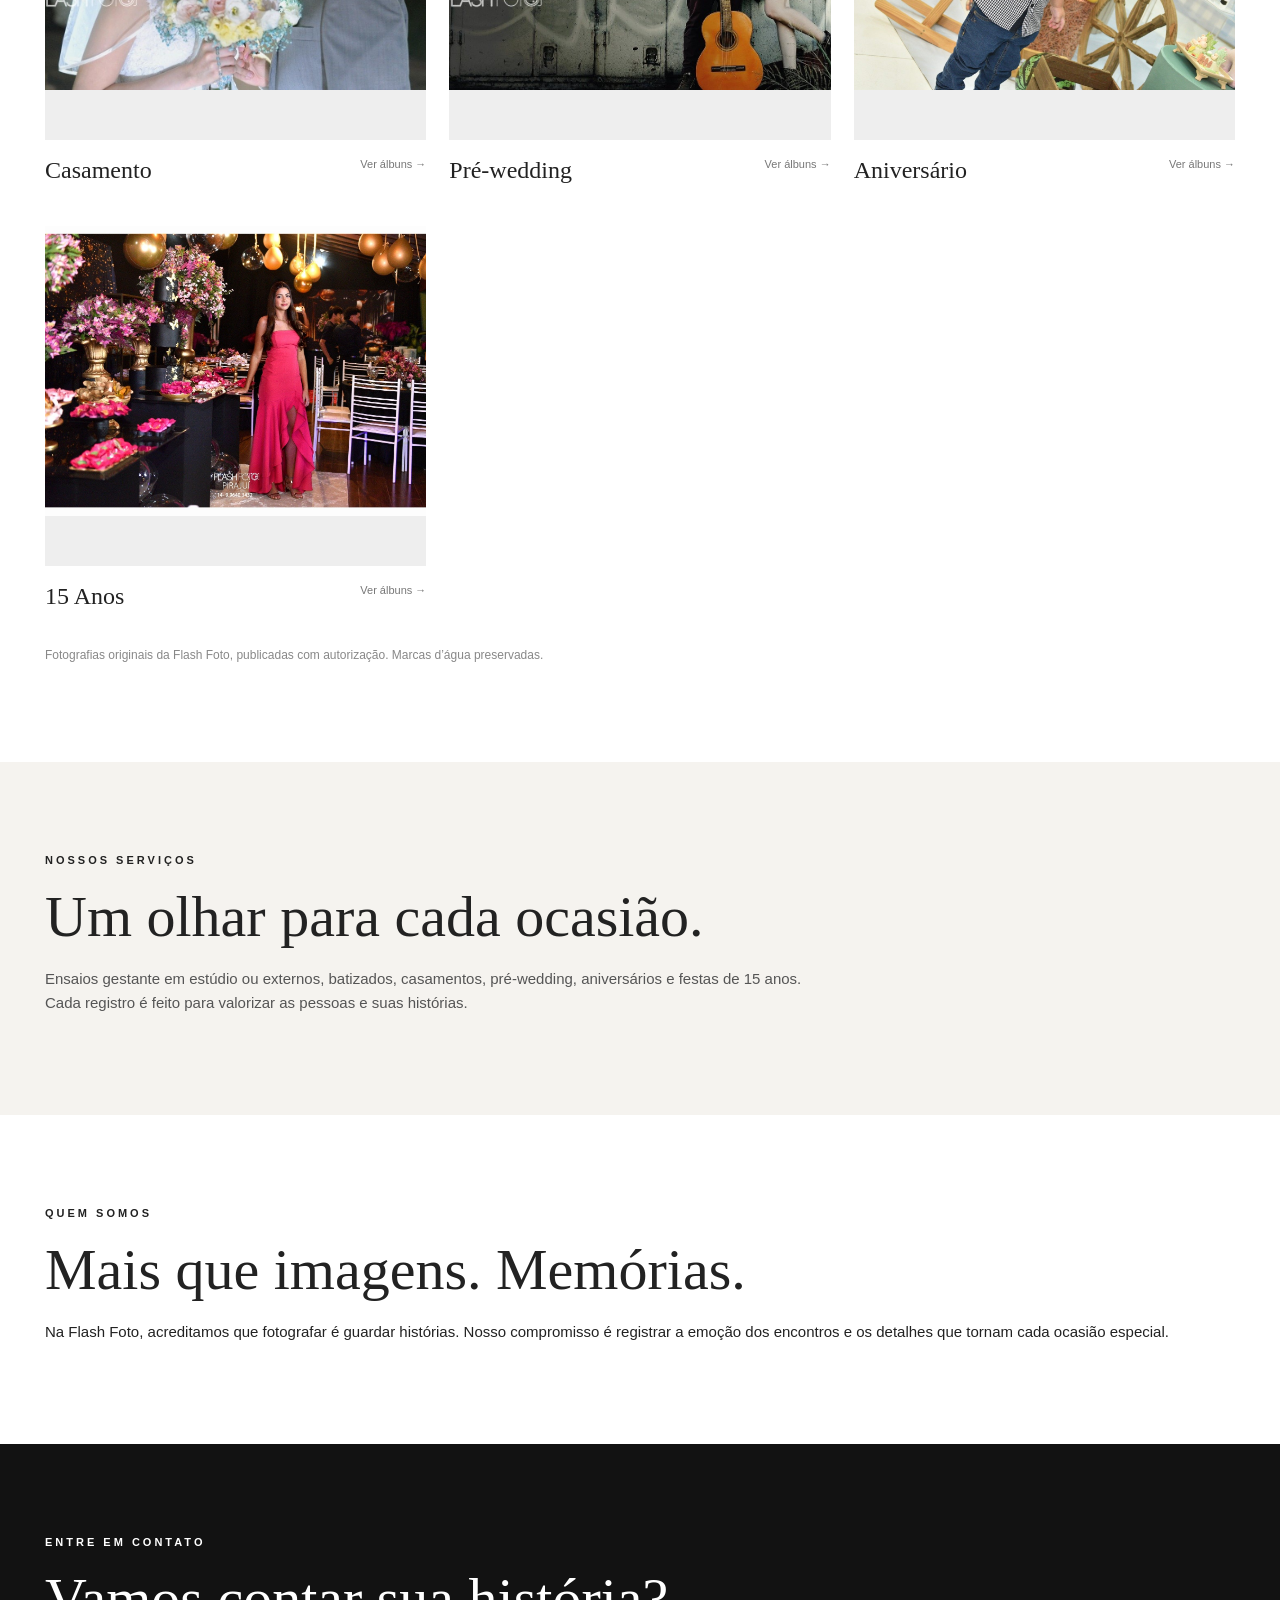
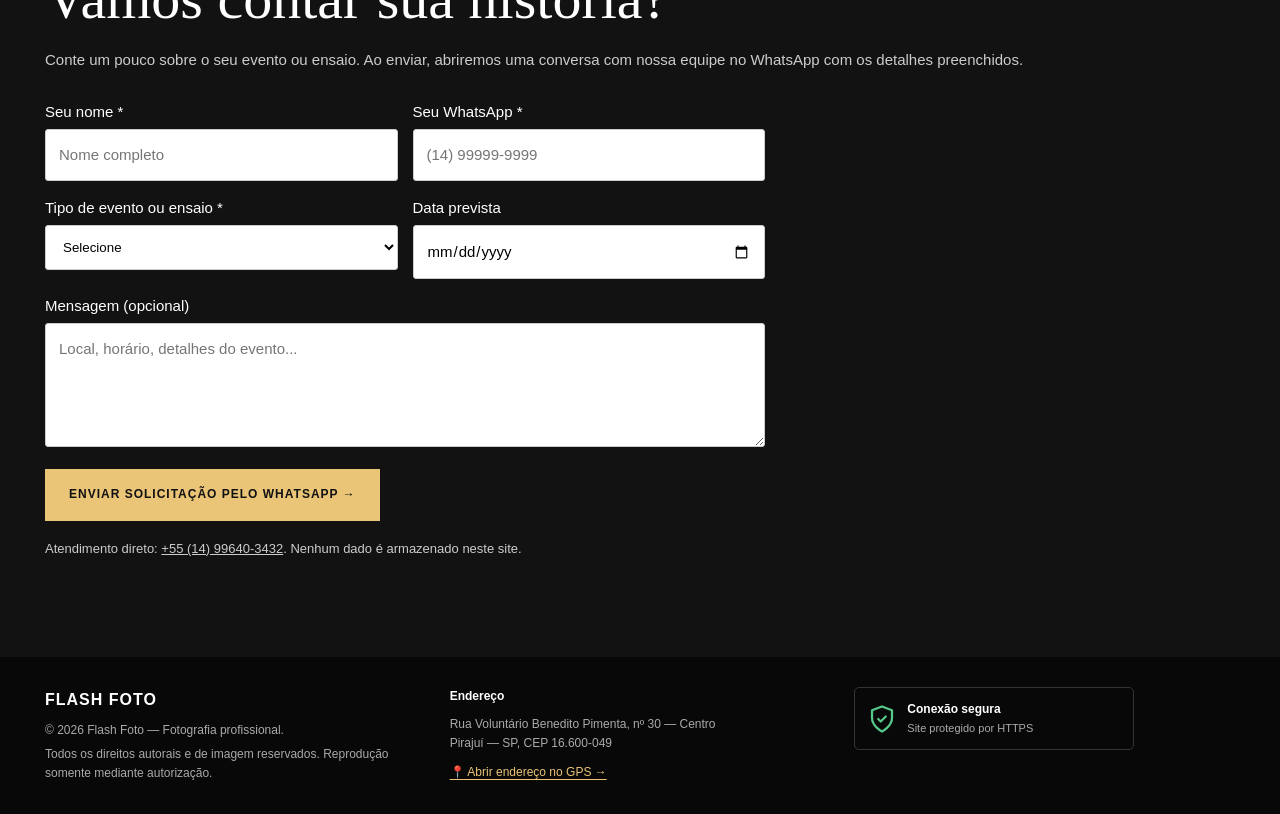
